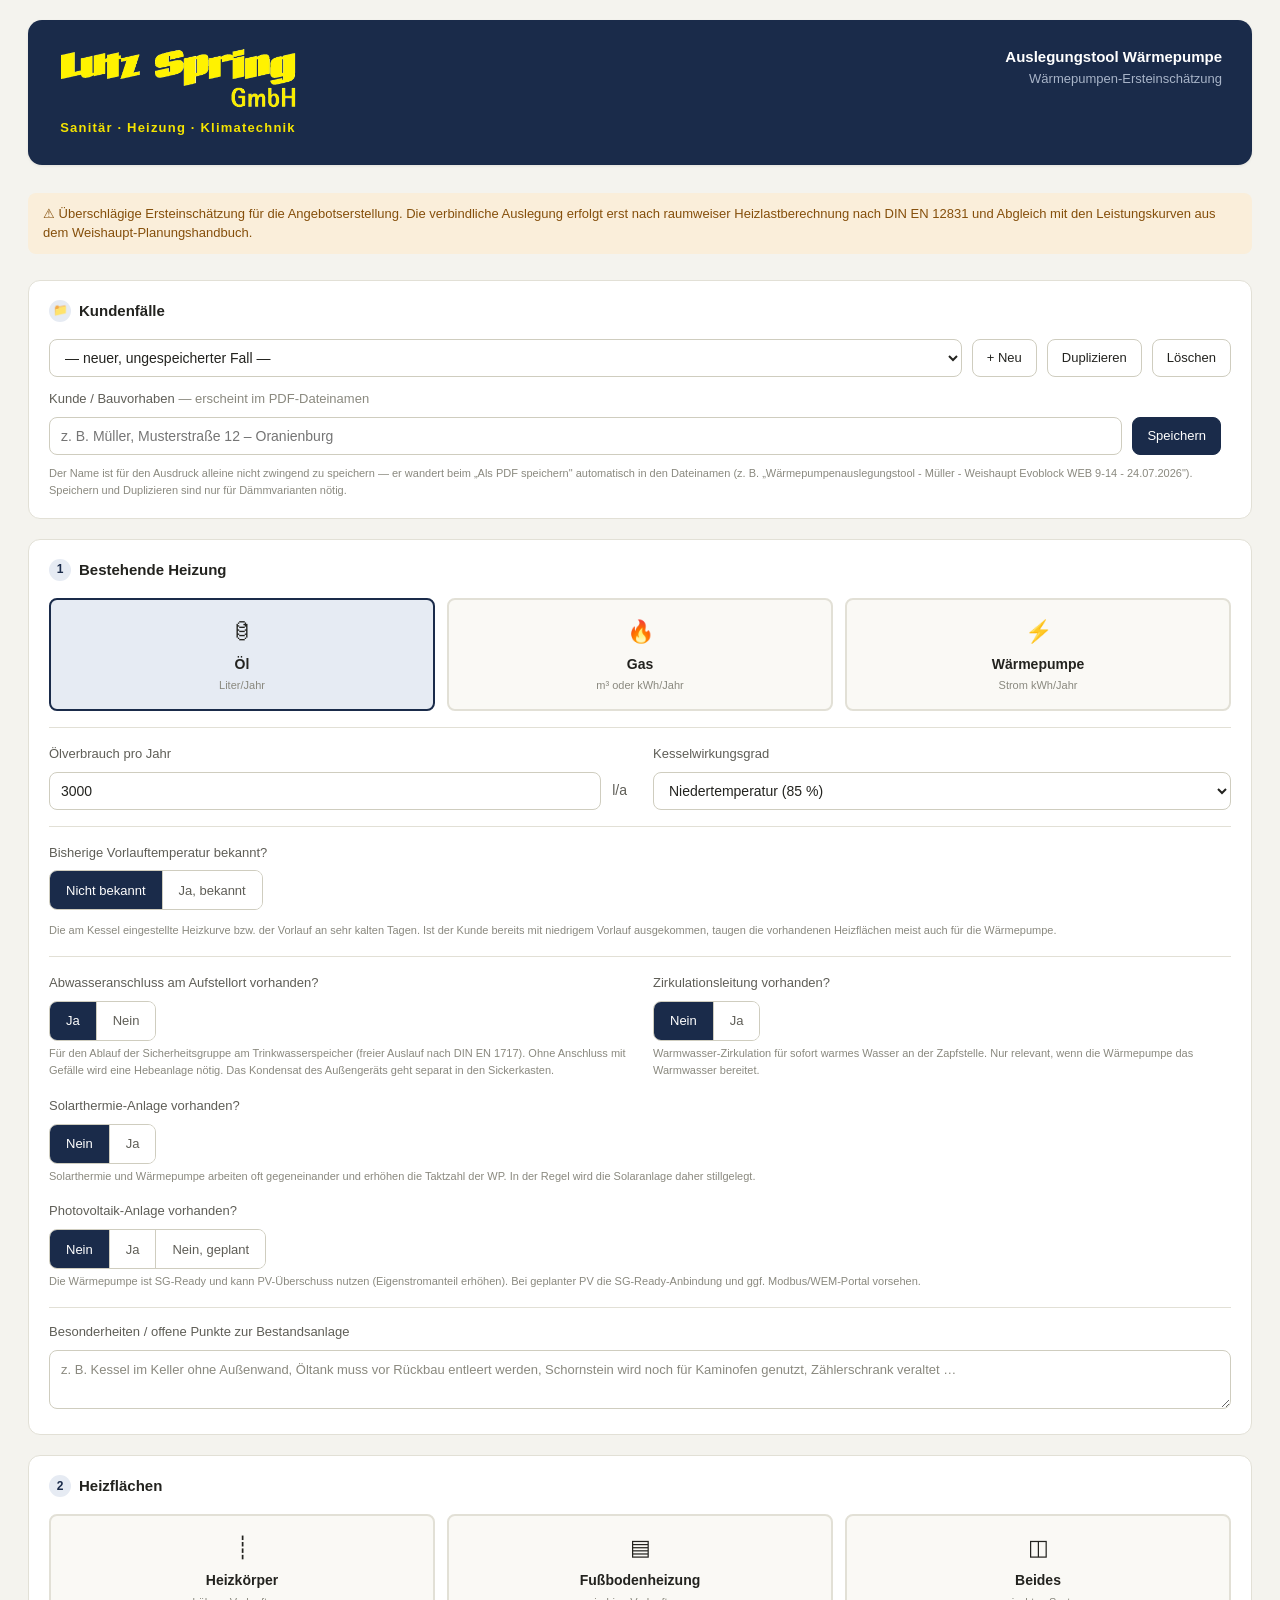
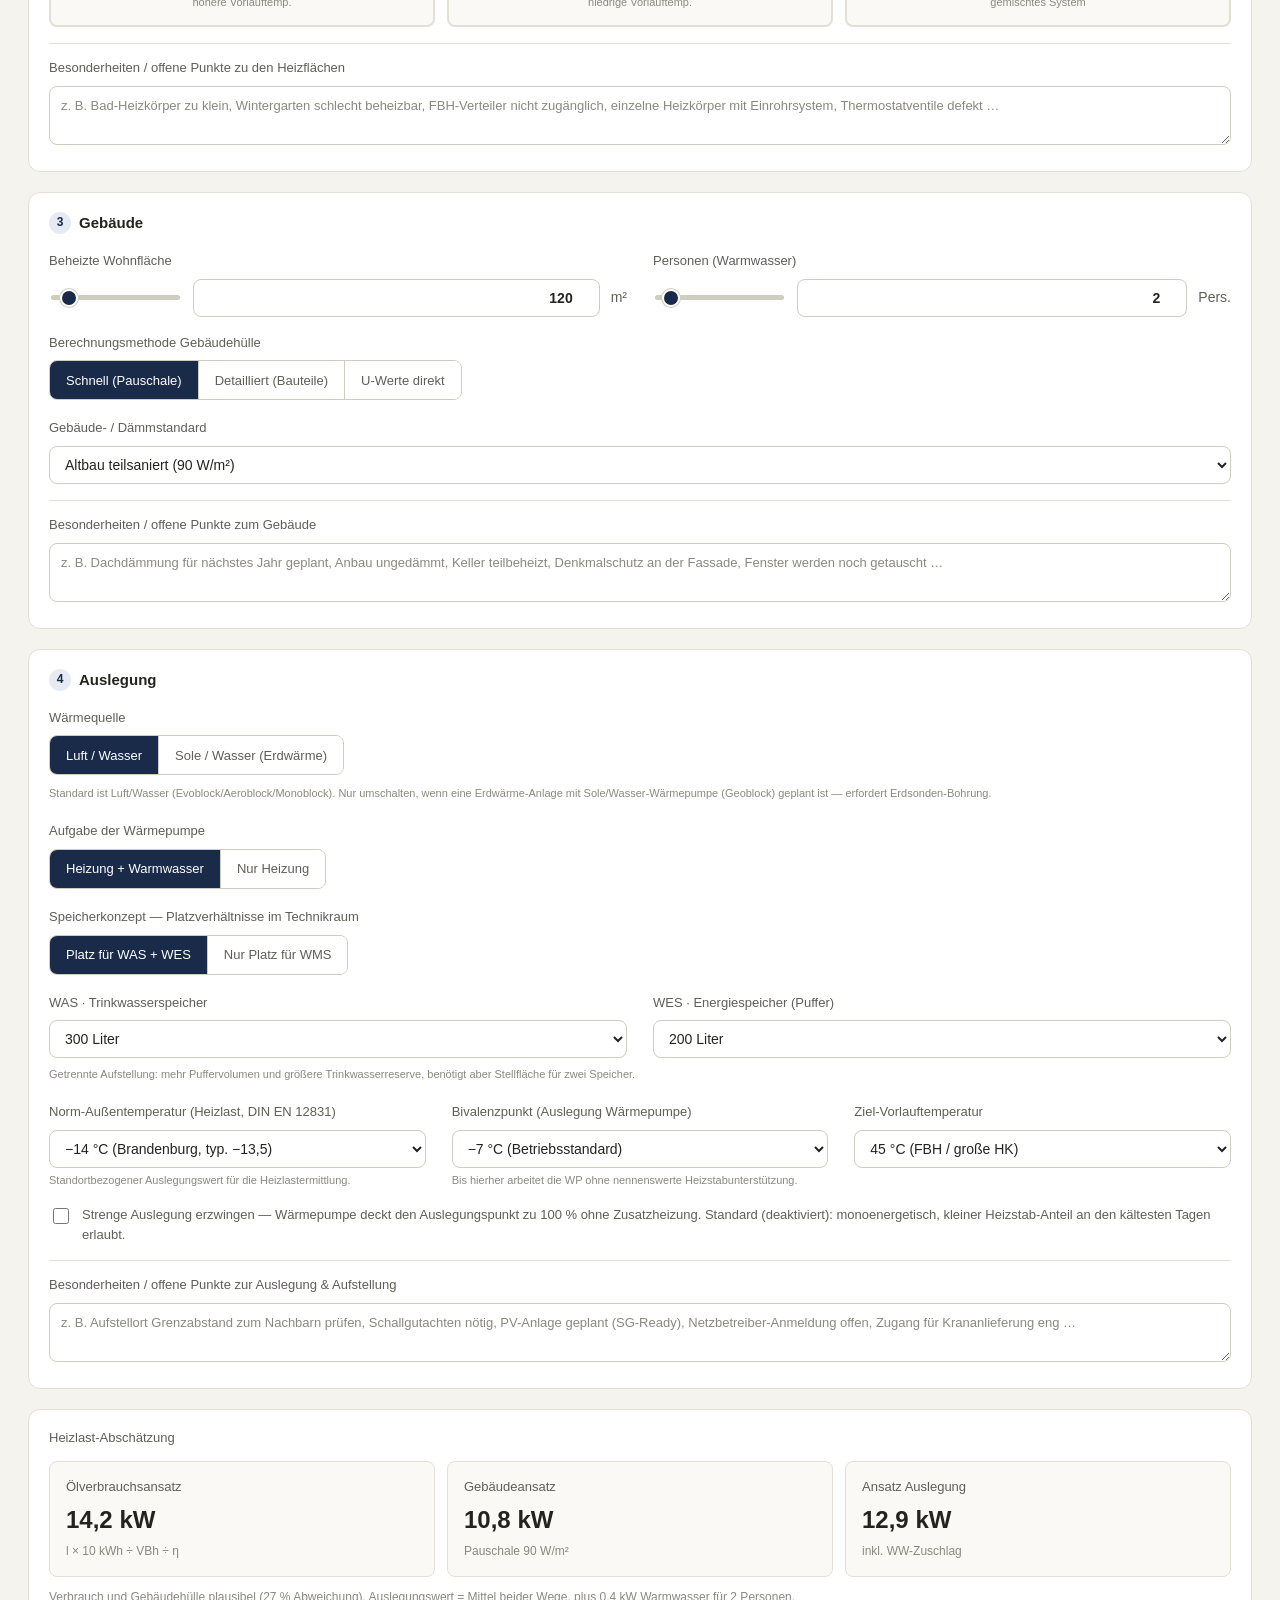
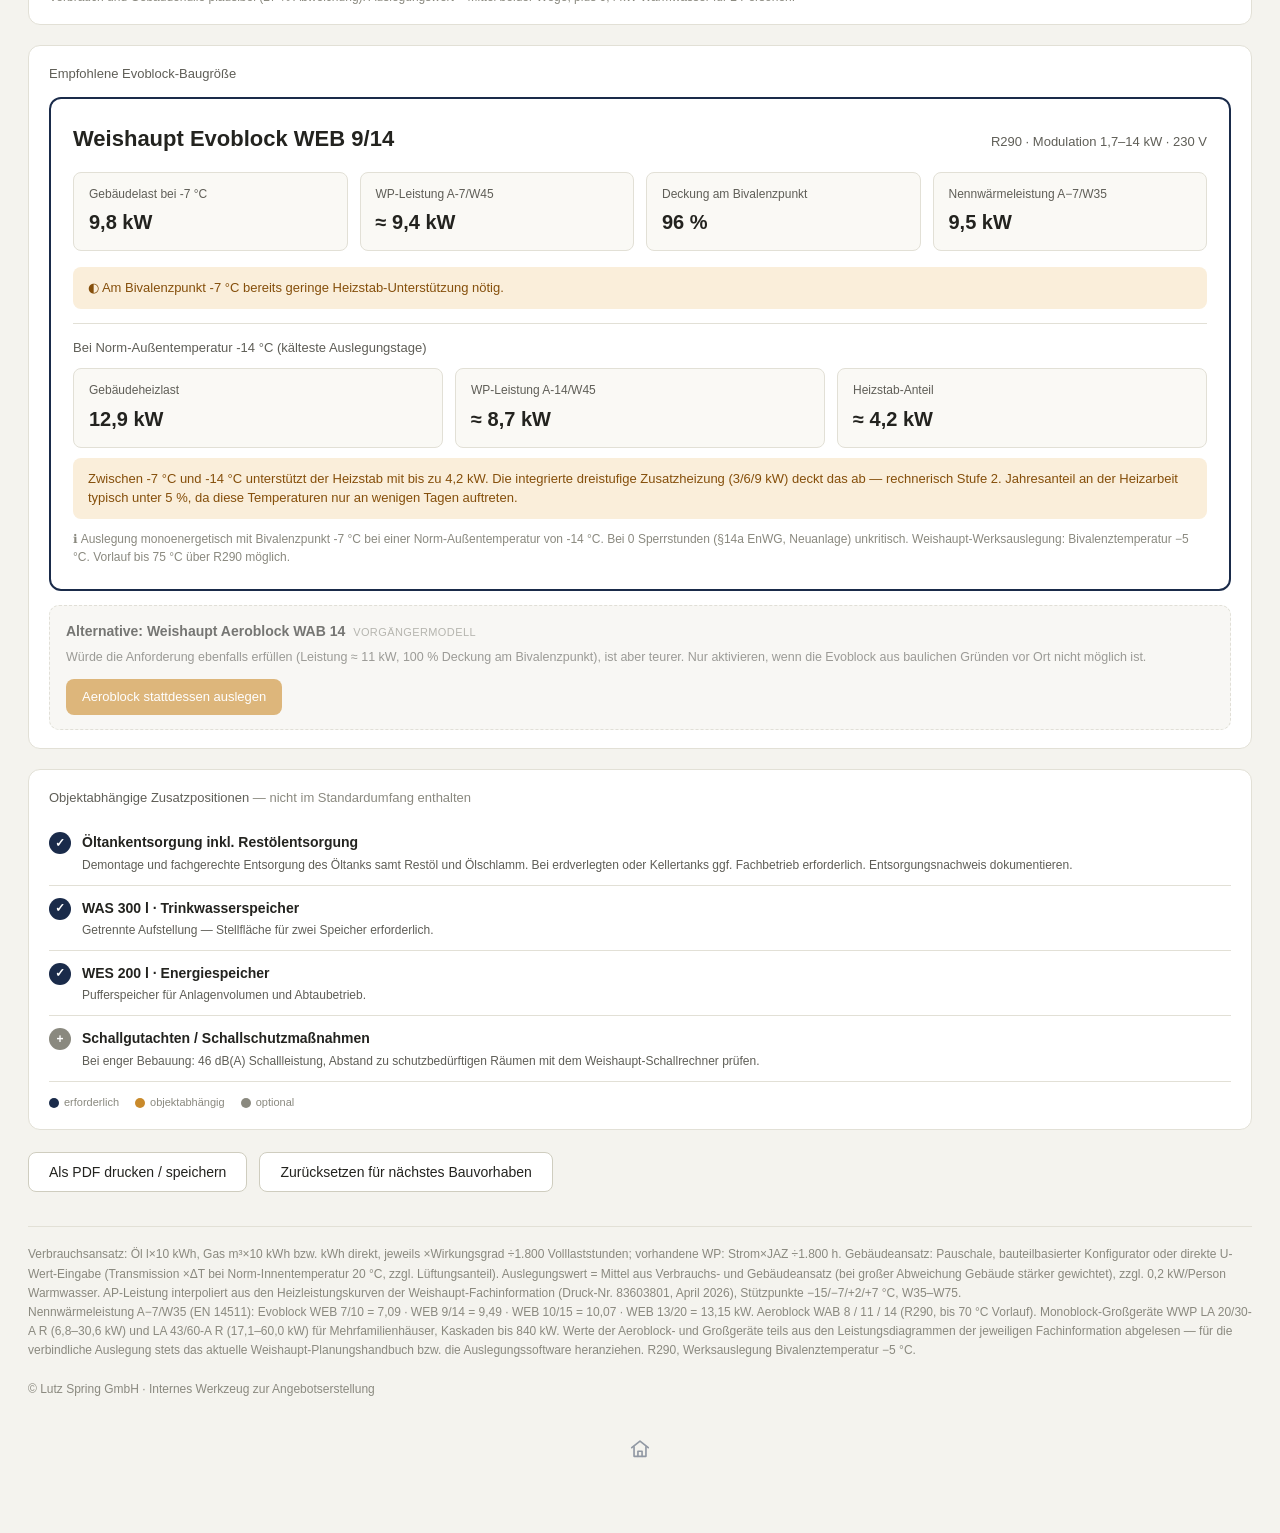
==== auslegung.html @ 66ace302 "Add files via upload" ====
<!DOCTYPE html>
<html lang="de">
<head>
<meta charset="UTF-8">
<meta name="viewport" content="width=device-width, initial-scale=1.0">
<title>Auslegungstool Wärmepumpe · Lutz Spring GmbH</title>
<style>
  :root{
    --bg:#f4f3ee; --card:#ffffff; --surface:#faf9f5;
    --text:#23231f; --text-2:#5f5e57; --text-3:#8a897f;
    --border:#e2e0d6; --border-strong:#cfcdbf;
    --accent:#1a2b4a; --accent-bg:#e6ebf3; --accent-text:#1a2b4a;
    --warn:#854f0b; --warn-bg:#faeeda;
    --danger:#a32d2d; --danger-bg:#fcebeb;
    --success:#3b6d11; --success-bg:#eaf3de;
    --radius:8px;
    --font:-apple-system,BlinkMacSystemFont,"Segoe UI",Roboto,Helvetica,Arial,sans-serif;
  }
  *{box-sizing:border-box;}
  body{
    margin:0; background:var(--bg); color:var(--text);
    font-family:var(--font); font-size:16px; line-height:1.6;
    -webkit-font-smoothing:antialiased;
  }
  .wrap{width:100%; max-width:1400px; margin:0 auto; padding:0 28px 60px;}
  @media (max-width:700px){ .wrap{padding:0 14px 50px;} }
  header{
    display:flex; align-items:flex-start; justify-content:space-between;
    padding:26px 30px; margin:20px 0 28px;
    background:#1a2b4a; border-radius:14px; flex-wrap:wrap; gap:16px;
    box-shadow:0 1px 3px rgba(0,0,0,0.08);
  }
  .brand{display:inline-flex; flex-direction:column; align-items:center; gap:8px;}
  .zurueck{
    display:inline-flex; align-items:center; justify-content:center;
    width:48px; height:48px; flex-shrink:0;
    color:var(--accent); text-decoration:none; line-height:1;
    opacity:.45; transition:opacity .12s;
  }
  .zurueck:hover{opacity:1;}
  .zurueck:active{opacity:.3;}
  .brand img.logo-img{width:240px; height:auto; display:block;}
  .brand-sub{color:#f5e400; font-size:13px; font-weight:600; letter-spacing:1.2px; text-align:center; white-space:nowrap;}
  .tool-title{font-size:13px; color:#a8b4c8; text-align:right; line-height:1.5;}
  .tool-title strong{display:block; color:#fff; font-size:15px; font-weight:600;}
  .hinweis{
    background:var(--warn-bg); border-radius:var(--radius);
    padding:11px 15px; margin-bottom:26px; font-size:13px;
    color:var(--warn); line-height:1.5;
  }
  .block{border:1px solid var(--border); border-radius:12px; padding:18px 20px; margin-bottom:20px; background:var(--card);}
  .block-title{font-size:15px; font-weight:600; margin-bottom:16px; display:flex; align-items:center; gap:8px;}
  .block-title .num{
    width:22px; height:22px; border-radius:50%; background:var(--accent-bg); color:var(--accent);
    display:inline-flex; align-items:center; justify-content:center; font-size:12px; font-weight:700; flex-shrink:0;
  }
  .grid-in{display:grid; grid-template-columns:repeat(auto-fit,minmax(250px,1fr)); gap:18px 26px;}
  label.fld{display:block; font-size:13px; color:var(--text-2); margin-bottom:7px;}
  .row{display:flex; align-items:center; gap:11px;}
  .val{font-size:14px; font-weight:600; min-width:66px; text-align:right;}
  .val-input{
    width:72px; height:34px; padding:0 8px; font-size:14px; font-weight:600;
    font-family:var(--font); color:var(--text); text-align:right;
    background:var(--card); border:1px solid var(--border-strong); border-radius:var(--radius); outline:none;
  }
  .val-input:focus{border-color:var(--accent); box-shadow:0 0 0 3px var(--accent-bg);}
  select, input[type=number]{
    width:100%; height:38px; padding:0 11px; font-size:14px;
    font-family:var(--font); color:var(--text);
    background:var(--card); border:1px solid var(--border-strong);
    border-radius:var(--radius); outline:none;
  }
  select:focus, input[type=number]:focus{border-color:var(--accent); box-shadow:0 0 0 3px var(--accent-bg);}
  input[type=range]{-webkit-appearance:none; appearance:none; height:5px; border-radius:3px; background:var(--border-strong); outline:none;}
  input[type=range]::-webkit-slider-thumb{-webkit-appearance:none; appearance:none; width:18px; height:18px; border-radius:50%; background:var(--accent); cursor:pointer; border:2px solid #fff; box-shadow:0 0 0 1px var(--border-strong);}
  input[type=range]::-moz-range-thumb{width:18px; height:18px; border-radius:50%; background:var(--accent); cursor:pointer; border:2px solid #fff;}
  .unit{font-size:14px; color:var(--text-2); white-space:nowrap;}
  .segment{display:inline-flex; border:1px solid var(--border-strong); border-radius:var(--radius); overflow:hidden;}
  .segment button{
    height:38px; padding:0 16px; font-size:13px; font-family:var(--font);
    background:var(--card); color:var(--text-2); border:none; cursor:pointer; border-right:1px solid var(--border-strong);
  }
  .segment button:last-child{border-right:none;}
  .segment button.active{background:var(--accent); color:#fff; font-weight:500;}
  .heizart-grid{display:grid; grid-template-columns:repeat(3,1fr); gap:12px;}
  .heizart-card, .heizflaeche-card{
    border:2px solid var(--border); border-radius:var(--radius); padding:14px 12px; text-align:center; cursor:pointer;
    background:var(--surface); transition:border-color .1s;
  }
  .heizart-card:hover, .heizflaeche-card:hover{border-color:var(--border-strong);}
  .heizart-card.active, .heizflaeche-card.active{border-color:var(--accent); background:var(--accent-bg);}
  .heizart-icon{font-size:22px; margin-bottom:4px;}
  .heizart-lbl{font-size:14px; font-weight:600;}
  .heizart-sub{font-size:11px; color:var(--text-3); margin-top:2px;}
  .subpanel{margin-top:16px; padding-top:16px; border-top:1px solid var(--border); display:none;}
  .subpanel.show{display:block;}
  .mode-panel{display:none; margin-top:14px;}
  .mode-panel.show{display:block;}
  .section-label{font-size:13px; color:var(--text-2); margin-bottom:12px;}
  .stat-grid{display:grid; grid-template-columns:repeat(auto-fit,minmax(150px,1fr)); gap:12px;}
  .stat{background:var(--surface); border-radius:var(--radius); padding:15px 16px; border:1px solid var(--border);}
  .stat-lbl{font-size:13px; color:var(--text-2); margin-bottom:4px;}
  .stat-val{font-size:24px; font-weight:600;}
  .stat-sub{font-size:12px; color:var(--text-3); margin-top:2px;}
  .plausi{font-size:12px; color:var(--text-3); margin-top:11px; line-height:1.5;}
  .rec-card{border:2px solid var(--accent); border-radius:12px; padding:22px; background:var(--card);}
  .rec-head{display:flex; align-items:baseline; justify-content:space-between; margin-bottom:16px; flex-wrap:wrap; gap:6px;}
  .rec-name{font-size:22px; font-weight:600;}
  .rec-meta{font-size:13px; color:var(--text-2);}
  .rec-stats{display:grid; grid-template-columns:repeat(auto-fit,minmax(130px,1fr)); gap:12px; margin-bottom:16px;}
  .rec-stat{background:var(--surface); border-radius:var(--radius); padding:12px 15px; border:1px solid var(--border);}
  .rec-stat-lbl{font-size:12px; color:var(--text-2);}
  .rec-stat-val{font-size:20px; font-weight:600; margin-top:2px;}
  .badge{border-radius:var(--radius); padding:11px 15px; font-size:13px; line-height:1.5; margin-bottom:11px;}
  .b-success{background:var(--success-bg); color:var(--success);}
  .b-warn{background:var(--warn-bg); color:var(--warn);}
  .b-danger{background:var(--danger-bg); color:var(--danger);}
  .note{font-size:12px; color:var(--text-3); line-height:1.55;}
  .toggle-row{margin-top:16px; display:flex; align-items:flex-start; gap:10px; font-size:13px; color:var(--text-2); line-height:1.5;}
  .toggle-row input{width:16px; height:16px; cursor:pointer; margin-top:3px; flex-shrink:0;}
  footer{margin-top:34px; padding-top:18px; border-top:1px solid var(--border); font-size:12px; color:var(--text-3); line-height:1.6;}
  .print-btn{margin-top:22px; height:40px; padding:0 20px; font-size:14px; font-family:var(--font); color:var(--text); background:var(--card); border:1px solid var(--border-strong); border-radius:var(--radius); cursor:pointer;}
  .print-btn:hover{background:var(--surface);}
  .mini-btn{
    height:38px; padding:0 14px; font-size:13px; font-family:var(--font);
    color:var(--text); background:var(--card); border:1px solid var(--border-strong);
    border-radius:var(--radius); cursor:pointer; white-space:nowrap;
  }
  .mini-btn:hover{background:var(--surface);}
  .mini-btn.accent{background:var(--accent); color:#fff; border-color:var(--accent);}
  .mini-btn.accent:hover{background:#12203a;}
  .uwert-hint{font-size:11px; color:var(--text-3); margin-top:4px;}
  .verteiler-row{display:flex; align-items:center; gap:10px; margin-bottom:10px;}
  .verteiler-row .vt-name{flex:1.4; height:38px; padding:0 11px; font-size:14px; font-family:var(--font); color:var(--text); background:var(--card); border:1px solid var(--border-strong); border-radius:var(--radius); outline:none;}
  .verteiler-row .vt-kreise{flex:0.8; height:38px; padding:0 11px; font-size:14px; font-family:var(--font); color:var(--text); background:var(--card); border:1px solid var(--border-strong); border-radius:var(--radius); outline:none;}
  .verteiler-row .vt-del{width:34px; height:34px; flex-shrink:0; border:1px solid var(--border-strong); border-radius:var(--radius); background:var(--card); color:var(--text-2); font-size:18px; line-height:1; cursor:pointer;}
  .verteiler-row .vt-del:hover{background:var(--bg-danger); color:var(--danger); border-color:var(--danger);}
  .vt-add{height:38px; padding:0 16px; font-size:13px; font-family:var(--font); color:var(--accent); background:var(--accent-bg); border:1px solid var(--accent); border-radius:var(--radius); cursor:pointer; font-weight:500;}
  .vt-add:hover{background:#d5dfec;}
  .pg-box{border:1.5px solid var(--border-strong); border-radius:10px; padding:14px 16px; margin-top:14px;}
  .pg-box.pg1{border-left:4px solid #c98a2b; background:#fdf8f0;}
  .pg-box.pg2{border-left:4px solid var(--accent); background:#f5f8fc;}
  .pg-head{display:flex; align-items:center; gap:8px; font-size:13px; font-weight:700; margin-bottom:12px;}
  .pg-head .pg-num{width:22px; height:22px; border-radius:50%; display:inline-flex; align-items:center; justify-content:center; font-size:12px; color:#fff; flex-shrink:0;}
  .pg-box.pg1 .pg-num{background:#c98a2b;}
  .pg-box.pg2 .pg-num{background:var(--accent);}
  .pg-box.pg1 .pg-head{color:#8a5e1a;}
  .pg-box.pg2 .pg-head{color:var(--accent);}
  .pg-head .pg-sub{font-weight:400; color:var(--text-3); font-size:12px;}
  .komp-item{display:flex; align-items:flex-start; gap:11px; padding:11px 0; border-bottom:1px solid var(--border);}
  .komp-item:last-child{border-bottom:none;}
  .komp-icon{width:22px; height:22px; border-radius:50%; flex-shrink:0; display:inline-flex; align-items:center; justify-content:center; font-size:12px; font-weight:700; color:#fff; margin-top:1px;}
  .komp-icon.pflicht{background:var(--accent);}
  .komp-icon.bedingt{background:#c98a2b;}
  .komp-icon.option{background:var(--text-3);}
  .komp-txt{flex:1;}
  .komp-name{font-size:14px; font-weight:600;}
  .komp-desc{font-size:12px; color:var(--text-2); margin-top:2px; line-height:1.5;}
  .komp-legende{font-size:11px; color:var(--text-3); margin-top:12px; display:flex; gap:16px; flex-wrap:wrap;}
  .komp-legende span{display:inline-flex; align-items:center; gap:5px;}
  .komp-legende i{width:10px; height:10px; border-radius:50%; display:inline-block;}
  .alt-card{margin-top:14px; padding:14px 16px; border:1px dashed var(--border-strong); border-radius:10px; background:#f4f3ee; opacity:.62; transition:opacity .15s;}
  .alt-card:hover{opacity:.85;}
  .alt-card.aktiv{opacity:1; border-style:solid; border-color:#c98a2b; background:#fdf8f0;}
  .alt-head{font-size:14px; font-weight:700; color:var(--text); margin-bottom:6px;}
  .alt-head .alt-sub{font-size:11px; font-weight:400; color:var(--text-3); text-transform:uppercase; letter-spacing:.4px; margin-left:4px;}
  .alt-badge{display:inline-block; background:#c98a2b; color:#fff; font-size:11px; font-weight:600; padding:2px 8px; border-radius:20px; margin-right:6px; text-transform:none; letter-spacing:0;}
  .alt-desc{font-size:12.5px; color:var(--text-2); line-height:1.55; margin-bottom:11px;}
  .alt-btn{height:36px; padding:0 16px; font-size:13px; font-family:var(--font); font-weight:500; color:#fff; background:#c98a2b; border:none; border-radius:var(--radius); cursor:pointer;}
  .alt-btn:hover{background:#b5771f;}
  .bes-wrap{border-top:1px solid var(--border); margin-top:16px; padding-top:14px;}
  .bes-wrap textarea{
    width:100%; min-height:58px; padding:9px 11px; font-size:13px; font-family:var(--font);
    color:var(--text); background:var(--card); border:1px solid var(--border-strong);
    border-radius:var(--radius); outline:none; resize:vertical; line-height:1.5;
  }
  .bes-wrap textarea:focus{border-color:var(--accent); box-shadow:0 0 0 3px var(--accent-bg);}
  .bes-wrap textarea::placeholder{color:var(--text-3);}
  #print-summary{display:none;}
  @media print{
    body{background:#fff;}
    .print-btn{display:none;}
    .zurueck{display:none;}
    .heizart-card, .heizflaeche-card{cursor:default;}
    header{-webkit-print-color-adjust:exact; print-color-adjust:exact;}
    .mini-btn{display:none;}
    #kunde-select,#kunde-name{border:none;}
    /* Bedien-Blöcke und Live-Ergebnisse im Druck ausblenden */
    .block, footer{display:none;}
    .hinweis{display:none;}
    /* Zusammenfassung anzeigen */
    #print-summary{display:block; -webkit-print-color-adjust:exact; print-color-adjust:exact;}
    header{margin-top:0;}
    .wrap{max-width:100%; padding:0;}
    @page{margin:14mm;}
  }
  #print-summary .ps-title{font-size:17px; font-weight:700; color:var(--text); margin:4px 0 2px;}
  #print-summary .ps-meta{font-size:12px; color:var(--text-2); margin-bottom:14px;}
  #print-summary .ps-cols{display:flex; gap:24px;}
  #print-summary .ps-col{flex:1;}
  #print-summary .ps-h{font-size:12px; font-weight:700; color:var(--accent); text-transform:uppercase; letter-spacing:.4px; margin-bottom:6px; border-bottom:1.5px solid var(--accent); padding-bottom:3px;}
  #print-summary .ps-table{width:100%; border-collapse:collapse; font-size:12.5px; margin-bottom:4px;}
  #print-summary .ps-table td{padding:3px 0; vertical-align:top;}
  #print-summary .ps-table td:first-child{color:var(--text-2); width:52%; padding-right:8px;}
  #print-summary .ps-table td:last-child{color:var(--text); font-weight:500; text-align:right;}
  #print-summary .ps-result{margin-top:14px; padding:14px 16px; border:2px solid var(--accent); border-radius:10px; background:#f6f9fd;}
  #print-summary .ps-result .ps-r-name{font-size:18px; font-weight:700; color:var(--text);}
  #print-summary .ps-result .ps-r-sub{font-size:12px; color:var(--text-2); margin-bottom:8px;}
  #print-summary .ps-result table{width:100%; border-collapse:collapse; font-size:12.5px;}
  #print-summary .ps-result td{padding:3px 0;}
  #print-summary .ps-result td:first-child{color:var(--text-2);}
  #print-summary .ps-result td:last-child{text-align:right; font-weight:600;}
  #print-summary .ps-note{font-size:11.5px; color:var(--text-2); margin-top:10px; line-height:1.5;}
  #print-summary .ps-disclaimer{font-size:10.5px; color:var(--text-3); margin-top:16px; padding-top:8px; border-top:1px solid var(--border); line-height:1.5;}
  #print-summary .psk-item{font-size:11.5px; line-height:1.5; padding:3px 0; display:flex; gap:7px;}
  #print-summary .psk-mark{font-weight:700; flex-shrink:0; width:12px;}
  #print-summary .psk-name{font-weight:600;}
  #print-summary .psk-desc{color:var(--text-2);}
  #print-summary .psk-legende{font-size:10.5px; color:var(--text-3); margin-top:6px;}
  #print-summary .psb-item{font-size:11.5px; line-height:1.5; margin-bottom:7px;}
  #print-summary .psb-label{font-weight:600; color:var(--text);}
  #print-summary .psb-text{color:var(--text-2); white-space:pre-wrap;}
</style>
</head>
<body>
<div class="wrap">

  <header>
    <div class="brand">
      <img class="logo-img" src="[data-uri]" alt="Lutz Spring GmbH">
      <div class="brand-sub">Sanitär · Heizung · Klimatechnik</div>
    </div>
    <div class="tool-title">
      <strong>Auslegungstool Wärmepumpe</strong>
      Wärmepumpen-Ersteinschätzung
    </div>
  </header>

  <div class="hinweis">
    &#9888; Überschlägige Ersteinschätzung für die Angebotserstellung. Die verbindliche Auslegung erfolgt erst nach raumweiser Heizlastberechnung nach DIN EN 12831 und Abgleich mit den Leistungskurven aus dem Weishaupt-Planungshandbuch.
  </div>

  <!-- BLOCK 0: Kundenliste -->
  <div class="block">
    <div class="block-title"><span class="num">&#128193;</span> Kundenfälle</div>
    <div style="display:flex; align-items:center; gap:10px; flex-wrap:wrap; margin-bottom:12px;">
      <select id="kunde-select" style="flex:1; min-width:180px;">
        <option value="">— neuer, ungespeicherter Fall —</option>
      </select>
      <button class="mini-btn" id="kunde-neu" title="Neuen leeren Fall beginnen">+ Neu</button>
      <button class="mini-btn" id="kunde-dupl" title="Aktuellen Fall als Kopie speichern (z. B. für Dämmvariante)">Duplizieren</button>
      <button class="mini-btn" id="kunde-del" title="Ausgewählten Fall löschen">Löschen</button>
    </div>
    <label class="fld">Kunde / Bauvorhaben <span style="color:var(--text-3); font-weight:400;">— erscheint im PDF-Dateinamen</span></label>
    <div style="display:flex; align-items:center; gap:10px; flex-wrap:wrap;">
      <input type="text" id="kunde-name" placeholder="z. B. Müller, Musterstraße 12 – Oranienburg" style="flex:1; min-width:200px; height:38px; padding:0 11px; font-size:14px; font-family:var(--font); color:var(--text); background:var(--card); border:1px solid var(--border-strong); border-radius:var(--radius); outline:none;">
      <button class="mini-btn accent" id="kunde-save">Speichern</button>
      <span id="save-status" style="font-size:12px; color:var(--text-3);"></span>
    </div>
    <div class="uwert-hint" style="margin-top:10px;">Der Name ist für den Ausdruck alleine nicht zwingend zu speichern — er wandert beim „Als PDF speichern" automatisch in den Dateinamen (z. B. „Wärmepumpenauslegungstool - Müller - Weishaupt Evoblock WEB 9-14 - 24.07.2026"). Speichern und Duplizieren sind nur für Dämmvarianten nötig.</div>
  </div>

  <!-- BLOCK 1: Bestandsanlage / Heizart -->
  <div class="block">
    <div class="block-title"><span class="num">1</span> Bestehende Heizung</div>
    <div class="heizart-grid">
      <div class="heizart-card" data-heizart="oel">
        <div class="heizart-icon">&#128738;</div>
        <div class="heizart-lbl">Öl</div>
        <div class="heizart-sub">Liter/Jahr</div>
      </div>
      <div class="heizart-card" data-heizart="gas">
        <div class="heizart-icon">&#128293;</div>
        <div class="heizart-lbl">Gas</div>
        <div class="heizart-sub">m³ oder kWh/Jahr</div>
      </div>
      <div class="heizart-card" data-heizart="wp">
        <div class="heizart-icon">&#9889;</div>
        <div class="heizart-lbl">Wärmepumpe</div>
        <div class="heizart-sub">Strom kWh/Jahr</div>
      </div>
    </div>

    <!-- Öl -->
    <div class="subpanel" id="panel-oel">
      <div class="grid-in">
        <div>
          <label class="fld">Ölverbrauch pro Jahr</label>
          <div class="row"><input type="number" id="oel-verbrauch" value="3000" min="0" max="12000" step="100" style="flex:1;"><span class="unit">l/a</span></div>
        </div>
        <div>
          <label class="fld">Kesselwirkungsgrad</label>
          <select id="oel-eta">
            <option value="0.80">Alter Standardkessel (80 %)</option>
            <option value="0.85" selected>Niedertemperatur (85 %)</option>
            <option value="0.90">Brennwert (90 %)</option>
          </select>
        </div>
      </div>
    </div>

    <!-- Gas -->
    <div class="subpanel" id="panel-gas">
      <div class="grid-in">
        <div>
          <label class="fld">Gasverbrauch pro Jahr</label>
          <div class="row"><input type="number" id="gas-verbrauch" value="3000" min="0" max="60000" step="100" style="flex:1;"><span class="unit" id="gas-unit">m³/a</span></div>
        </div>
        <div>
          <label class="fld">Abrechnungseinheit</label>
          <div class="segment" id="gas-einheit">
            <button type="button" data-einheit="m3" class="active">m³</button>
            <button type="button" data-einheit="kwh">kWh</button>
          </div>
          <div class="uwert-hint" id="gas-brennwert-hint">Brennwert ~10 kWh/m³ (Erdgas H). Bei m³-Abrechnung automatisch umgerechnet.</div>
        </div>
        <div>
          <label class="fld">Kesselwirkungsgrad</label>
          <select id="gas-eta">
            <option value="0.85">Alter Heizwertkessel (85 %)</option>
            <option value="0.90" selected>Niedertemperatur (90 %)</option>
            <option value="0.96">Brennwert (96 %)</option>
          </select>
        </div>
      </div>
    </div>

    <!-- WP -->
    <div class="subpanel" id="panel-wp">
      <div class="grid-in">
        <div>
          <label class="fld">Stromverbrauch Wärmepumpe/Jahr</label>
          <div class="row"><input type="number" id="wp-strom" value="4500" min="0" max="20000" step="100" style="flex:1;"><span class="unit">kWh/a</span></div>
          <div class="uwert-hint">Nur WP-Strom, ohne Haushaltsstrom. Falls Zwischenzähler vorhanden.</div>
        </div>
        <div>
          <label class="fld">Jahresarbeitszahl (JAZ)</label>
          <div class="row"><input type="number" id="wp-jaz" value="3.5" min="1.5" max="6" step="0.1" style="flex:1;"><span class="unit">–</span></div>
          <div class="uwert-hint">Aus Zählerablesung ermittelt oder geschätzt (Luft/Wasser typ. 3,0–4,0).</div>
        </div>
      </div>
    </div>

    <!-- Bisherige Vorlauftemperatur -->
    <div style="border-top:1px solid var(--border); margin-top:16px; padding-top:16px;">
      <label class="fld">Bisherige Vorlauftemperatur bekannt?</label>
      <div class="segment" id="alt-vl-bekannt" style="margin-bottom:4px;">
        <button type="button" data-altvl="nein" class="active">Nicht bekannt</button>
        <button type="button" data-altvl="ja">Ja, bekannt</button>
      </div>

      <div class="mode-panel" id="alt-vl-panel">
        <div class="grid-in" style="margin-top:14px;">
          <div>
            <label class="fld">Vorlauf der Altanlage am kältesten Tag</label>
            <div class="row">
              <input type="number" id="alt-vl-wert" value="60" min="30" max="90" step="1" style="flex:1;">
              <span class="unit">°C</span>
            </div>
          </div>
          <div>
            <label class="fld">Wurde es damit ausreichend warm?</label>
            <select id="alt-vl-komfort">
              <option value="ja" selected>Ja, Räume wurden warm</option>
              <option value="knapp">Knapp / einzelne Räume kühl</option>
              <option value="nein">Nein, es war zu kalt</option>
            </select>
          </div>
        </div>
        <div id="alt-vl-bewertung" style="margin-top:12px;"></div>
      </div>

      <div class="uwert-hint" id="alt-vl-hint" style="margin-top:8px;">Die am Kessel eingestellte Heizkurve bzw. der Vorlauf an sehr kalten Tagen. Ist der Kunde bereits mit niedrigem Vorlauf ausgekommen, taugen die vorhandenen Heizflächen meist auch für die Wärmepumpe.</div>
    </div>

    <!-- Bauliche Gegebenheiten -->
    <div style="border-top:1px solid var(--border); margin-top:16px; padding-top:16px;">
      <div class="grid-in">
        <div>
          <label class="fld">Abwasseranschluss am Aufstellort vorhanden?</label>
          <div class="segment" id="abwasser">
            <button type="button" data-abw="ja" class="active">Ja</button>
            <button type="button" data-abw="nein">Nein</button>
          </div>
          <div class="uwert-hint">Für den Ablauf der Sicherheitsgruppe am Trinkwasserspeicher (freier Auslauf nach DIN EN 1717). Ohne Anschluss mit Gefälle wird eine Hebeanlage nötig. Das Kondensat des Außengeräts geht separat in den Sickerkasten.</div>
        </div>
        <div>
          <label class="fld">Zirkulationsleitung vorhanden?</label>
          <div class="segment" id="zirkulation">
            <button type="button" data-zirk="nein" class="active">Nein</button>
            <button type="button" data-zirk="ja">Ja</button>
          </div>
          <div class="uwert-hint">Warmwasser-Zirkulation für sofort warmes Wasser an der Zapfstelle. Nur relevant, wenn die Wärmepumpe das Warmwasser bereitet.</div>
        </div>
      </div>

      <div class="grid-in" style="margin-top:16px;">
        <div>
          <label class="fld">Solarthermie-Anlage vorhanden?</label>
          <div class="segment" id="solar">
            <button type="button" data-solar="nein" class="active">Nein</button>
            <button type="button" data-solar="ja">Ja</button>
          </div>
          <div class="uwert-hint">Solarthermie und Wärmepumpe arbeiten oft gegeneinander und erhöhen die Taktzahl der WP. In der Regel wird die Solaranlage daher stillgelegt.</div>
        </div>
        <div id="solar-demontage-wrap" style="display:none;">
          <label class="fld">Solarthermie demontieren?</label>
          <div class="segment" id="solar-demontage">
            <button type="button" data-solardem="ja" class="active">Ja, demontieren</button>
            <button type="button" data-solardem="nein">Nein, bleibt</button>
          </div>
          <div class="uwert-hint">Bei Demontage wird die Solarflüssigkeit in einem Kanister aufgefangen (verbleibt beim Kunden).</div>
        </div>
      </div>

      <div class="grid-in" style="margin-top:16px;">
        <div>
          <label class="fld">Photovoltaik-Anlage vorhanden?</label>
          <div class="segment" id="pv">
            <button type="button" data-pv="nein" class="active">Nein</button>
            <button type="button" data-pv="ja">Ja</button>
            <button type="button" data-pv="geplant">Nein, geplant</button>
          </div>
          <div class="uwert-hint" id="pv-hint">Die Wärmepumpe ist SG-Ready und kann PV-Überschuss nutzen (Eigenstromanteil erhöhen). Bei geplanter PV die SG-Ready-Anbindung und ggf. Modbus/WEM-Portal vorsehen.</div>
        </div>
      </div>
    </div>

    <div class="bes-wrap">
      <label class="fld">Besonderheiten / offene Punkte zur Bestandsanlage</label>
      <textarea id="bes-bestand" placeholder="z. B. Kessel im Keller ohne Außenwand, Öltank muss vor Rückbau entleert werden, Schornstein wird noch für Kaminofen genutzt, Zählerschrank veraltet …"></textarea>
    </div>
  </div>

  <!-- BLOCK 2: Heizflächen -->
  <div class="block">
    <div class="block-title"><span class="num">2</span> Heizflächen</div>
    <div class="heizart-grid">
      <div class="heizflaeche-card" data-hf="hk">
        <div class="heizart-icon">&#9482;</div>
        <div class="heizart-lbl">Heizkörper</div>
        <div class="heizart-sub">höhere Vorlauftemp.</div>
      </div>
      <div class="heizflaeche-card" data-hf="fbh">
        <div class="heizart-icon">&#9636;</div>
        <div class="heizart-lbl">Fußbodenheizung</div>
        <div class="heizart-sub">niedrige Vorlauftemp.</div>
      </div>
      <div class="heizflaeche-card" data-hf="beides">
        <div class="heizart-icon">&#9707;</div>
        <div class="heizart-lbl">Beides</div>
        <div class="heizart-sub">gemischtes System</div>
      </div>
    </div>

    <!-- Heizkörper-Anzahl -->
    <div class="subpanel" id="panel-hk">
      <div class="grid-in">
        <div>
          <label class="fld">Anzahl Heizkörper</label>
          <div class="row"><input type="number" id="hf-hk-anzahl" value="8" min="0" max="60" step="1" style="flex:1;"><span class="unit">Stück</span></div>
        </div>
      </div>
    </div>

    <!-- FBH-Kreise -->
    <div class="subpanel" id="panel-fbh">
      <label class="fld">Heizkreisverteiler (je Etage / Bereich ein Verteiler)</label>
      <div id="fbh-verteiler-liste"></div>
      <button type="button" class="vt-add" id="fbh-verteiler-add">+ Verteiler hinzufügen</button>
      <div class="uwert-hint" style="margin-top:10px;">Bei mehreren Etagen hat üblicherweise jede Etage einen eigenen Heizkreisverteiler. Über „+ Verteiler hinzufügen" weitere Verteiler mit ihrer jeweiligen Kreiszahl ergänzen.</div>
    </div>

    <!-- Beides -->
    <div class="subpanel" id="panel-beides">

      <div class="pg-box pg1">
        <div class="pg-head"><span class="pg-num">1</span> Pumpengruppe 1 · Heizkörper <span class="pg-sub">— ungemischter Kreis</span></div>
        <div class="grid-in">
          <div>
            <label class="fld">Anzahl Heizkörper</label>
            <div class="row"><input type="number" id="hf-beides-hk" value="4" min="0" max="60" step="1" style="flex:1;"><span class="unit">Stück</span></div>
          </div>
          <div>
            <label class="fld">Vorlauftemperatur</label>
            <select id="hf-beides-vlhk">
              <option value="45">45 °C</option>
              <option value="50" selected>50 °C</option>
              <option value="55">55 °C</option>
              <option value="60">60 °C</option>
            </select>
          </div>
        </div>
      </div>

      <div class="pg-box pg2">
        <div class="pg-head"><span class="pg-num">2</span> Pumpengruppe 2 · Fußbodenheizung <span class="pg-sub">— gemischter Kreis (3-Wege-Mischer)</span></div>
        <div class="grid-in" style="margin-bottom:12px;">
          <div>
            <label class="fld">Vorlauftemperatur</label>
            <select id="hf-beides-vlfbh">
              <option value="30">30 °C</option>
              <option value="35">35 °C</option>
              <option value="40" selected>40 °C</option>
              <option value="45">45 °C</option>
            </select>
          </div>
        </div>
        <label class="fld">Heizkreisverteiler (je Etage / Bereich ein Verteiler)</label>
        <div id="beides-verteiler-liste"></div>
        <button type="button" class="vt-add" id="beides-verteiler-add">+ Verteiler hinzufügen</button>
      </div>

      <div class="uwert-hint" style="margin-top:12px;">Die Wärmepumpe wird auf den höheren Vorlauf (Pumpengruppe 1, Heizkörper) ausgelegt — dieser Wert wird oben als Ziel-Vorlauftemperatur übernommen. Für maximale Effizienz die Heizkörper möglichst groß für niedrige Vorlauftemperaturen auslegen. Bei mehreren Etagen je Etage einen FBH-Verteiler ergänzen.</div>
    </div>

    <div class="bes-wrap">
      <label class="fld">Besonderheiten / offene Punkte zu den Heizflächen</label>
      <textarea id="bes-heizflaechen" placeholder="z. B. Bad-Heizkörper zu klein, Wintergarten schlecht beheizbar, FBH-Verteiler nicht zugänglich, einzelne Heizkörper mit Einrohrsystem, Thermostatventile defekt …"></textarea>
    </div>
  </div>

  <!-- BLOCK 3: Gebäude -->
  <div class="block">
    <div class="block-title"><span class="num">3</span> Gebäude</div>
    <div class="grid-in" style="margin-bottom:16px;">
      <div>
        <label class="fld">Beheizte Wohnfläche</label>
        <div class="row"><input type="range" id="flaeche" min="60" max="800" value="120" step="5" style="flex:1;"><input type="number" id="flaeche-num" value="120" min="20" step="5" class="val-input"><span class="unit">m²</span></div>
      </div>
      <div id="personen-wrap">
        <label class="fld">Personen (Warmwasser)</label>
        <div class="row"><input type="range" id="personen" min="1" max="16" value="2" step="1" style="flex:1;"><input type="number" id="personen-num" value="2" min="1" step="1" class="val-input"><span class="unit">Pers.</span></div>
      </div>
    </div>

    <label class="fld">Berechnungsmethode Gebäudehülle</label>
    <div class="segment" id="geb-mode" style="margin-bottom:4px;">
      <button type="button" data-mode="schnell" class="active">Schnell (Pauschale)</button>
      <button type="button" data-mode="detail">Detailliert (Bauteile)</button>
      <button type="button" data-mode="uwert">U-Werte direkt</button>
    </div>

    <!-- Modus schnell -->
    <div class="mode-panel show" id="mode-schnell">
      <div style="margin-top:14px;">
        <label class="fld">Gebäude- / Dämmstandard</label>
        <select id="pauschale">
          <option value="30">Neubau GEG / KfW-Effizienzhaus (30 W/m²)</option>
          <option value="50">Neubau ~2010+ / Sanierung gut (50 W/m²)</option>
          <option value="70">Teilsaniert / 90er Jahre (70 W/m²)</option>
          <option value="90" selected>Altbau teilsaniert (90 W/m²)</option>
          <option value="110">Altbau ungedämmt (110 W/m²)</option>
          <option value="140">Altbau unsaniert, einfachverglast (140 W/m²)</option>
        </select>
      </div>
    </div>

    <!-- Modus detail -->
    <div class="mode-panel" id="mode-detail">
      <div class="grid-in" style="margin-top:14px;">
        <div>
          <label class="fld">Baujahr / Gebäudealter</label>
          <select id="d-baujahr">
            <option value="70">vor 1977 (unsaniert)</option>
            <option value="55" selected>1977–1994</option>
            <option value="45">1995–2001</option>
            <option value="38">2002–2008</option>
            <option value="28">2009–2015</option>
            <option value="22">ab 2016 (EnEV/GEG)</option>
          </select>
        </div>
        <div>
          <label class="fld">Fensterverglasung</label>
          <select id="d-fenster">
            <option value="22">Einfachverglasung</option>
            <option value="12" selected>2-fach, älter (vor ~2000)</option>
            <option value="5">2-fach, modern (Wärmeschutz)</option>
            <option value="-2">3-fach-Verglasung</option>
          </select>
        </div>
        <div>
          <label class="fld">Wandaufbau (Werkstoff)</label>
          <select id="d-wand-mat">
            <option value="massiv">Massiv (Ziegel/Kalksandstein/Beton)</option>
            <option value="leicht" selected>Leichtbaustein (Poroton/Holzstein/Bims)</option>
            <option value="holz">Holzständer / Fachwerk</option>
          </select>
        </div>
        <div>
          <label class="fld">Wanddicke</label>
          <select id="d-wand-dicke">
            <option value="dünn">bis 24 cm</option>
            <option value="mittel" selected>24–36 cm</option>
            <option value="dick">über 36 cm</option>
          </select>
        </div>
        <div>
          <label class="fld">Wanddämmung</label>
          <select id="d-wand-daemm">
            <option value="ohne" selected>keine Dämmung</option>
            <option value="teil">Teildämmung / Kerndämmung</option>
            <option value="wdvs">WDVS / Volldämmung</option>
          </select>
        </div>
        <div>
          <label class="fld">Dachdämmung / oberste Geschossdecke</label>
          <select id="d-dach">
            <option value="16">ungedämmt</option>
            <option value="6" selected>teilgedämmt / vor 2000</option>
            <option value="-3">gut gedämmt (aktueller Standard)</option>
          </select>
        </div>
      </div>
      <div class="uwert-hint" id="detail-ergebnis" style="margin-top:12px;"></div>
    </div>

    <!-- Modus uwert -->
    <div class="mode-panel" id="mode-uwert">
      <div class="uwert-hint" style="margin-top:14px; margin-bottom:12px;">Aus Energieausweis oder Bauteilberechnung. Flächen der Bauteile eintragen, U-Werte in W/(m²·K). Norm-Innentemperatur 20 °C.</div>
      <div class="grid-in">
        <div>
          <label class="fld">Außenwand · Fläche</label>
          <div class="row"><input type="number" id="u-wand-a" value="140" min="0" step="5" style="flex:1;"><span class="unit">m²</span></div>
        </div>
        <div>
          <label class="fld">Außenwand · U-Wert</label>
          <div class="row"><input type="number" id="u-wand-u" value="0.8" min="0.1" max="2.5" step="0.05" style="flex:1;"><span class="unit">W/m²K</span></div>
        </div>
        <div>
          <label class="fld">Dach/Decke · Fläche</label>
          <div class="row"><input type="number" id="u-dach-a" value="90" min="0" step="5" style="flex:1;"><span class="unit">m²</span></div>
        </div>
        <div>
          <label class="fld">Dach/Decke · U-Wert</label>
          <div class="row"><input type="number" id="u-dach-u" value="0.4" min="0.1" max="2.5" step="0.05" style="flex:1;"><span class="unit">W/m²K</span></div>
        </div>
        <div>
          <label class="fld">Fenster · Fläche</label>
          <div class="row"><input type="number" id="u-fen-a" value="25" min="0" step="1" style="flex:1;"><span class="unit">m²</span></div>
        </div>
        <div>
          <label class="fld">Fenster · U-Wert</label>
          <div class="row"><input type="number" id="u-fen-u" value="1.3" min="0.6" max="5" step="0.1" style="flex:1;"><span class="unit">W/m²K</span></div>
        </div>
        <div>
          <label class="fld">Boden/Keller · Fläche</label>
          <div class="row"><input type="number" id="u-bod-a" value="90" min="0" step="5" style="flex:1;"><span class="unit">m²</span></div>
        </div>
        <div>
          <label class="fld">Boden/Keller · U-Wert</label>
          <div class="row"><input type="number" id="u-bod-u" value="0.6" min="0.1" max="2.5" step="0.05" style="flex:1;"><span class="unit">W/m²K</span></div>
        </div>
      </div>
      <div class="uwert-hint" id="uwert-ergebnis" style="margin-top:12px;"></div>
    </div>

    <div class="bes-wrap">
      <label class="fld">Besonderheiten / offene Punkte zum Gebäude</label>
      <textarea id="bes-gebaeude" placeholder="z. B. Dachdämmung für nächstes Jahr geplant, Anbau ungedämmt, Keller teilbeheizt, Denkmalschutz an der Fassade, Fenster werden noch getauscht …"></textarea>
    </div>
  </div>

  <!-- BLOCK 4: Auslegungsrandbedingungen -->
  <div class="block">
    <div class="block-title"><span class="num">4</span> Auslegung</div>

    <label class="fld">Wärmequelle</label>
    <div class="segment" id="waermequelle" style="margin-bottom:6px;">
      <button type="button" data-wq="luft" class="active">Luft / Wasser</button>
      <button type="button" data-wq="sole">Sole / Wasser (Erdwärme)</button>
    </div>
    <div class="uwert-hint" id="sole-hint" style="margin-bottom:18px;">Standard ist Luft/Wasser (Evoblock/Aeroblock/Monoblock). Nur umschalten, wenn eine Erdwärme-Anlage mit Sole/Wasser-Wärmepumpe (Geoblock) geplant ist — erfordert Erdsonden-Bohrung.</div>

    <label class="fld">Aufgabe der Wärmepumpe</label>
    <div class="segment" id="wp-aufgabe" style="margin-bottom:18px;">
      <button type="button" data-aufgabe="heizung_ww" class="active">Heizung + Warmwasser</button>
      <button type="button" data-aufgabe="nur_heizung">Nur Heizung</button>
    </div>
    <div class="uwert-hint" id="ww-extern-hint" style="margin-top:-12px; margin-bottom:16px; display:none;">Warmwasserbereitung erfolgt extern (z. B. Durchlauferhitzer, Frischwasserstation am Gaskessel, separater WW-Wärmeerzeuger). Die Wärmepumpe wird ausschließlich auf die Raumheizung ausgelegt — kein Warmwasser-Zuschlag in der Heizlast.</div>

    <label class="fld">Speicherkonzept — Platzverhältnisse im Technikraum</label>
    <div class="segment" id="speicher-konzept" style="margin-bottom:6px;">
      <button type="button" data-sp="getrennt" class="active">Platz für WAS + WES</button>
      <button type="button" data-sp="wms">Nur Platz für WMS</button>
    </div>

    <div id="speicher-detail" style="margin-bottom:18px;">
      <div class="grid-in" id="sp-getrennt-felder" style="margin-top:12px;">
        <div id="sp-was-wrap">
          <label class="fld">WAS · Trinkwasserspeicher</label>
          <select id="sp-was">
            <option value="200">200 Liter</option>
            <option value="300" selected>300 Liter</option>
            <option value="400">400 Liter</option>
            <option value="500">500 Liter</option>
            <option value="600">600 Liter</option>
          </select>
        </div>
        <div>
          <label class="fld">WES · Energiespeicher (Puffer)</label>
          <select id="sp-wes">
            <option value="70">70 Liter</option>
            <option value="200" selected>200 Liter</option>
            <option value="500">500 Liter</option>
            <option value="660">660 Liter</option>
            <option value="910">910 Liter</option>
          </select>
        </div>
      </div>
      <div class="grid-in" id="sp-wms-felder" style="margin-top:12px; display:none;">
        <div>
          <label class="fld">WMS · Modularspeicher</label>
          <select id="sp-wms">
            <option value="300_120" selected>300 l Trinkwasser / 120 l Puffer</option>
            <option value="200_80">200 l Trinkwasser / 80 l Puffer</option>
          </select>
        </div>
      </div>
      <div class="uwert-hint" id="sp-hint" style="margin-top:8px;"></div>
    </div>

    <div class="grid-in">
      <div>
        <label class="fld">Norm-Außentemperatur (Heizlast, DIN EN 12831)</label>
        <select id="norm-at">
          <option value="-10">−10 °C</option>
          <option value="-11">−11 °C</option>
          <option value="-12">−12 °C</option>
          <option value="-13">−13 °C</option>
          <option value="-14" selected>−14 °C (Brandenburg, typ. −13,5)</option>
          <option value="-15">−15 °C</option>
          <option value="-16">−16 °C</option>
          <option value="-18">−18 °C</option>
        </select>
        <div class="uwert-hint">Standortbezogener Auslegungswert für die Heizlastermittlung.</div>
      </div>
      <div>
        <label class="fld">Bivalenzpunkt (Auslegung Wärmepumpe)</label>
        <select id="ap">
          <option value="-12">−12 °C</option>
          <option value="-10">−10 °C</option>
          <option value="-9">−9 °C</option>
          <option value="-8">−8 °C</option>
          <option value="-7" selected>−7 °C (Betriebsstandard)</option>
          <option value="-6">−6 °C</option>
          <option value="-5">−5 °C (Weishaupt-Werksauslegung)</option>
          <option value="-3">−3 °C</option>
        </select>
        <div class="uwert-hint">Bis hierher arbeitet die WP ohne nennenswerte Heizstabunterstützung.</div>
      </div>
      <div>
        <label class="fld">Ziel-Vorlauftemperatur <span id="vl-auto-hint" style="color:var(--text-3); font-weight:400;"></span></label>
        <select id="vl">
          <option value="35">35 °C (Fußbodenheizung)</option>
          <option value="40">40 °C (FBH / sehr große HK)</option>
          <option value="45" selected>45 °C (FBH / große HK)</option>
          <option value="50">50 °C (Bestands-Heizkörper)</option>
          <option value="55">55 °C (Bestands-Heizkörper knapp)</option>
          <option value="65">65 °C (kleine Altbau-HK)</option>
          <option value="75">75 °C (nur mit R290 möglich)</option>
        </select>
      </div>
    </div>
    <div id="bivalenz-info" style="margin-top:14px;"></div>
    <div class="toggle-row">
      <input type="checkbox" id="streng">
      <label for="streng">Strenge Auslegung erzwingen — Wärmepumpe deckt den Auslegungspunkt zu 100 % ohne Zusatzheizung. Standard (deaktiviert): monoenergetisch, kleiner Heizstab-Anteil an den kältesten Tagen erlaubt.</label>
    </div>

    <div class="bes-wrap">
      <label class="fld">Besonderheiten / offene Punkte zur Auslegung &amp; Aufstellung</label>
      <textarea id="bes-auslegung" placeholder="z. B. Aufstellort Grenzabstand zum Nachbarn prüfen, Schallgutachten nötig, PV-Anlage geplant (SG-Ready), Netzbetreiber-Anmeldung offen, Zugang für Krananlieferung eng …"></textarea>
    </div>
  </div>

  <!-- Ergebnis Heizlast -->
  <div class="block">
    <div class="section-label">Heizlast-Abschätzung</div>
    <div class="stat-grid">
      <div class="stat">
        <div class="stat-lbl" id="lbl-verbrauch">Verbrauchsansatz</div>
        <div class="stat-val" id="hl-verbrauch">—</div>
        <div class="stat-sub" id="sub-verbrauch">—</div>
      </div>
      <div class="stat">
        <div class="stat-lbl">Gebäudeansatz</div>
        <div class="stat-val" id="hl-gebaeude">10,8 kW</div>
        <div class="stat-sub" id="sub-gebaeude">Hülle</div>
      </div>
      <div class="stat">
        <div class="stat-lbl">Ansatz Auslegung</div>
        <div class="stat-val" id="hl-final">11,0 kW</div>
        <div class="stat-sub">inkl. WW-Zuschlag</div>
      </div>
    </div>
    <div class="plausi" id="plausi"></div>
  </div>

  <!-- Ergebnis Empfehlung -->
  <div class="block">
    <div class="section-label">Empfohlene Evoblock-Baugröße</div>
    <div id="empfehlung"></div>
  </div>

  <!-- Zusätzlich benötigte Komponenten -->
  <div class="block">
    <div class="section-label">Objektabhängige Zusatzpositionen <span style="color:var(--text-3); font-weight:400;">— nicht im Standardumfang enthalten</span></div>
    <div id="komponenten"></div>
  </div>

  <!-- Druck-Zusammenfassung: nur beim Drucken sichtbar -->
  <div id="print-summary">
    <div class="ps-title">Zusammenfassung Wärmepumpen-Ersteinschätzung</div>
    <div class="ps-meta" id="ps-meta"></div>
    <div class="ps-cols">
      <div class="ps-col">
        <div class="ps-h">Objekt / Gebäude</div>
        <table class="ps-table" id="ps-gebaeude"></table>
      </div>
      <div class="ps-col">
        <div class="ps-h">Bestandsheizung</div>
        <table class="ps-table" id="ps-bestand"></table>
      </div>
    </div>
    <div class="ps-h" style="margin-top:14px;">Heizlast-Abschätzung</div>
    <table class="ps-table" id="ps-heizlast"></table>
    <div class="ps-result" id="ps-result"></div>
    <div class="ps-note" id="ps-note"></div>
    <div id="ps-komponenten"></div>
    <div id="ps-besonderheiten"></div>
    <div class="ps-disclaimer">Überschlägige Ersteinschätzung für die Angebotserstellung. Keine verbindliche Auslegung — diese erfolgt nach raumweiser Heizlastberechnung gemäß DIN EN 12831 und Abgleich mit dem Weishaupt-Planungshandbuch (Fachinformation 83603801).</div>
  </div>

  <div style="margin-top:22px; display:flex; align-items:center; gap:12px; flex-wrap:wrap;">
    <button class="print-btn" style="margin-top:0;" onclick="if(window.aktualisiereDruck)window.aktualisiereDruck();window.print()">Als PDF drucken / speichern</button>
    <button class="print-btn" style="margin-top:0;" id="reset-btn" title="Alle Eingaben auf Standard zurücksetzen">Zurücksetzen für nächstes Bauvorhaben</button>
  </div>

  <footer>
    Verbrauchsansatz: Öl l&#215;10 kWh, Gas m³&#215;10 kWh bzw. kWh direkt, jeweils &#215;Wirkungsgrad &#247;1.800 Volllaststunden; vorhandene WP: Strom&#215;JAZ &#247;1.800 h. Gebäudeansatz: Pauschale, bauteilbasierter Konfigurator oder direkte U-Wert-Eingabe (Transmission &#215;&#916;T bei Norm-Innentemperatur 20 °C, zzgl. Lüftungsanteil). Auslegungswert = Mittel aus Verbrauchs- und Gebäudeansatz (bei großer Abweichung Gebäude stärker gewichtet), zzgl. 0,2 kW/Person Warmwasser. AP-Leistung interpoliert aus den Heizleistungskurven der Weishaupt-Fachinformation (Druck-Nr. 83603801, April 2026), Stützpunkte −15/−7/+2/+7 °C, W35–W75.<br>
    Nennwärmeleistung A−7/W35 (EN 14511): Evoblock WEB 7/10 = 7,09 · WEB 9/14 = 9,49 · WEB 10/15 = 10,07 · WEB 13/20 = 13,15 kW. Aeroblock WAB 8 / 11 / 14 (R290, bis 70 °C Vorlauf). Monoblock-Großgeräte WWP LA 20/30-A R (6,8–30,6 kW) und LA 43/60-A R (17,1–60,0 kW) für Mehrfamilienhäuser, Kaskaden bis 840 kW. Werte der Aeroblock- und Großgeräte teils aus den Leistungsdiagrammen der jeweiligen Fachinformation abgelesen — für die verbindliche Auslegung stets das aktuelle Weishaupt-Planungshandbuch bzw. die Auslegungssoftware heranziehen. R290, Werksauslegung Bivalenztemperatur −5 °C.<br><br>
    © Lutz Spring GmbH · Internes Werkzeug zur Angebotserstellung
  </footer>

  <div style="display:flex; justify-content:center; margin-top:26px;">
    <a class="zurueck" href="index.html" title="Zur Startseite" aria-label="Zur Startseite"><svg viewBox="0 0 24 24" width="22" height="22" fill="none" stroke="currentColor" stroke-width="1.8" stroke-linecap="round" stroke-linejoin="round"><path d="M3 10.5 12 3.5l9 7"/><path d="M5.5 9.5V20h13V9.5"/><path d="M9.75 20v-5.5h4.5V20"/></svg></a>
  </div>

</div>

<script>
(function(){
  var VBh = 1800, WWpP = 0.2;

  var geraete = [
    {name:"WEB 7/10", serie:"Evoblock", typ:"evoblock", min:1.7, max:10.0, phase:"230 V", biv:7.09, db:43, kg:144,
     kurve:{"-15":{35:6.0,45:5.9,55:5.8,65:5.4,75:5.6},"-7":{35:7.09,45:7.0,55:7.0,65:6.7,75:5.6},"2":{35:7.0,45:7.0,55:6.9,65:6.9,75:6.3},"7":{35:8.5,45:8.4,55:8.3,65:8.0,75:7.3}}},
    {name:"WAB 8", serie:"Aeroblock", typ:"aeroblock", min:1.6, max:8.0, phase:"230 V", biv:6.2, db:49, kg:200,
     kurve:{"-15":{35:5.6,45:5.5,55:5.4,65:5.1,75:4.8},"-7":{35:6.2,45:6.1,55:6.0,65:5.7,75:5.3},"2":{35:6.2,45:6.1,55:6.0,65:5.8,75:5.5},"7":{35:7.4,45:7.3,55:7.1,65:6.8,75:6.4}}},
    {name:"WEB 9/14", serie:"Evoblock", typ:"evoblock", min:1.7, max:14.0, phase:"230 V", biv:9.49, db:46, kg:150,
     kurve:{"-15":{35:8.7,45:8.6,55:8.5,65:8.2,75:7.5},"-7":{35:9.49,45:9.4,55:9.3,65:8.5,75:7.0},"2":{35:9.3,45:9.3,55:9.2,65:8.5,75:8.2},"7":{35:9.5,45:9.8,55:10.0,65:9.3,75:9.0}}},
    {name:"WAB 11", serie:"Aeroblock", typ:"aeroblock", min:1.6, max:11.0, phase:"230 V", biv:6.9, db:49, kg:207,
     kurve:{"-15":{35:6.2,45:6.1,55:6.0,65:5.7,75:5.3},"-7":{35:6.9,45:6.8,55:6.7,65:6.4,75:5.9},"2":{35:6.9,45:6.8,55:6.7,65:6.5,75:6.1},"7":{35:8.3,45:8.2,55:8.0,65:7.6,75:7.1}}},
    {name:"WEB 10/15", serie:"Evoblock", typ:"evoblock", min:2.7, max:15.0, phase:"400 V", biv:10.07, db:46, kg:166,
     kurve:{"-15":{35:8.7,45:8.6,55:8.5,65:8.3,75:8.0},"-7":{35:10.07,45:10.0,55:9.9,65:9.5,75:9.0},"2":{35:9.8,45:9.8,55:9.7,65:9.6,75:9.6},"7":{35:11.0,45:10.9,55:10.8,65:10.5,75:10.2}}},
    {name:"WAB 14", serie:"Aeroblock", typ:"aeroblock", min:4.1, max:14.0, phase:"400 V", biv:11.2, db:41, kg:260,
     kurve:{"-15":{35:10.0,45:9.9,55:9.7,65:9.3,75:8.7},"-7":{35:11.2,45:11.0,55:10.8,65:10.3,75:9.6},"2":{35:11.2,45:11.0,55:10.8,65:10.5,75:9.9},"7":{35:13.0,45:12.8,55:12.5,65:11.9,75:11.2}}},
    {name:"WEB 13/20", serie:"Evoblock", typ:"evoblock", min:3.2, max:20.0, phase:"400 V", biv:13.15, db:45, kg:205,
     kurve:{"-15":{35:12.5,45:12.4,55:12.3,65:12.0,75:11.5},"-7":{35:13.15,45:13.0,55:12.9,65:12.5,75:12.3},"2":{35:13.5,45:13.5,55:13.4,65:13.0,75:13.2},"7":{35:15.0,45:14.9,55:14.8,65:14.5,75:14.0}}},
    {name:"WWP LA 20/30-A R", serie:"", typ:"gross", min:6.8, max:30.6, phase:"400 V", biv:20.0, db:54, kg:340,
     kurve:{"-15":{35:17.5,45:17.0,55:16.5,65:16.0,75:15.5},"-7":{35:20.5,45:20.0,55:19.5,65:19.0,75:18.0},"2":{35:17.5,45:17.0,55:16.5,65:16.5,75:16.0},"7":{35:20.0,45:19.5,55:19.0,65:18.5,75:17.5}}},
    {name:"WWP LA 43/60-A R", serie:"", typ:"gross", min:17.1, max:60.0, phase:"400 V", biv:39.0, db:58, kg:490,
     kurve:{"-15":{35:33.0,45:33.0,55:34.0,65:37.0,75:36.0},"-7":{35:39.0,45:38.0,55:40.0,65:42.0,75:40.0},"2":{35:36.0,45:35.0,55:35.0,65:35.0,75:34.0},"7":{35:40.0,45:37.0,55:37.0,65:36.0,75:35.0}}},
    {name:"WGB 8", serie:"Geoblock", typ:"sole", min:1.7, max:8.6, phase:"400 V", biv:8.6, db:39, kg:190,
     kurve:{"-15":{35:8.6,45:8.4,55:8.1,65:7.6,75:7.6},"-7":{35:8.6,45:8.4,55:8.1,65:7.6,75:7.6},"2":{35:8.6,45:8.4,55:8.1,65:7.6,75:7.6},"7":{35:8.8,45:8.6,55:8.3,65:7.8,75:7.8}}},
    {name:"WGB 14", serie:"Geoblock", typ:"sole", min:2.0, max:13.5, phase:"400 V", biv:13.5, db:39, kg:195,
     kurve:{"-15":{35:13.5,45:13.2,55:12.7,65:12.0,75:12.0},"-7":{35:13.5,45:13.2,55:12.7,65:12.0,75:12.0},"2":{35:13.5,45:13.2,55:12.7,65:12.0,75:12.0},"7":{35:13.8,45:13.5,55:13.0,65:12.3,75:12.3}}}
  ];
  var stuetzTemp = [-15, -7, 2, 7];

  var stuetzVL = [35, 45, 55, 65, 75];

  function leistungBeiVL(kurveTemp, vl){
    // interpoliert die Heizleistung zwischen den VL-Stützpunkten (35/45/55/65/75)
    var v = vl;
    if(v <= stuetzVL[0]) return kurveTemp[35];
    if(v >= stuetzVL[stuetzVL.length-1]) return kurveTemp[75];
    var vLow = stuetzVL[0], vHigh = stuetzVL[stuetzVL.length-1];
    for(var i=0;i<stuetzVL.length-1;i++){ if(v >= stuetzVL[i] && v <= stuetzVL[i+1]){ vLow = stuetzVL[i]; vHigh = stuetzVL[i+1]; break; } }
    var pLow = kurveTemp[vLow], pHigh = kurveTemp[vHigh];
    if(vHigh === vLow) return pLow;
    return pLow + (v - vLow)/(vHigh - vLow) * (pHigh - pLow);
  }

  function apLeistungKurve(g, apTemp, vl){
    var t = apTemp;
    if(t <= stuetzTemp[0]) t = stuetzTemp[0];
    if(t >= stuetzTemp[stuetzTemp.length-1]) t = stuetzTemp[stuetzTemp.length-1];
    var tLow = stuetzTemp[0], tHigh = stuetzTemp[stuetzTemp.length-1];
    for(var i=0;i<stuetzTemp.length-1;i++){ if(t >= stuetzTemp[i] && t <= stuetzTemp[i+1]){ tLow = stuetzTemp[i]; tHigh = stuetzTemp[i+1]; break; } }
    var pLow = leistungBeiVL(g.kurve[String(tLow)], vl), pHigh = leistungBeiVL(g.kurve[String(tHigh)], vl);
    if(tHigh === tLow) return pLow;
    return pLow + (t - tLow)/(tHigh - tLow) * (pHigh - pLow);
  }

  function el(id){ return document.getElementById(id); }
  function geraeteBez(g){ return g.serie ? "Weishaupt "+g.serie+" "+g.name : "Weishaupt "+g.name; }
  function r1(x){ return (Math.round(x*10)/10).toString().replace(".",","); }
  function r0(x){ return Math.round(x).toString(); }

  var heizart = "oel";
  var gebMode = "schnell";
  var gasEinheit = "m3";
  var altVlBekannt = "nein";      // nein | ja
  var abwasser = "ja";            // ja | nein
  var zirkulation = "nein";       // ja | nein
  var solar = "nein";             // ja | nein — Solarthermie vorhanden
  var solarDemontage = "ja";      // ja | nein — nur relevant wenn solar==ja
  var pv = "nein";                // ja | nein | geplant — Photovoltaik
  var speicherKonzept = "getrennt"; // getrennt (WAS+WES) | wms
  var wpAufgabe = "heizung_ww";   // heizung_ww | nur_heizung
  var waermequelle = "luft";      // luft | sole
  var aeroblockAktiv = false;     // true, wenn Nutzer die Aeroblock-Alternative bewusst gewählt hat
  var heizflaeche = null;   // null = noch keine Auswahl
  var vlManuell = false;    // true, sobald der Nutzer die VL selbst ändert

  // Heizkreisverteiler-Listen (je Etage/Bereich ein Verteiler)
  var fbhVerteiler = [{name:"Erdgeschoss", kreise:6}];
  var beidesVerteiler = [{name:"Erdgeschoss", kreise:4}];

  function verteilerRendern(listeId, daten, onChange){
    var container = el(listeId);
    if(!container) return;
    container.innerHTML = "";
    daten.forEach(function(v, idx){
      var row = document.createElement("div");
      row.className = "verteiler-row";
      var nameInput = document.createElement("input");
      nameInput.type = "text"; nameInput.className = "vt-name";
      nameInput.placeholder = "Etage / Bereich"; nameInput.value = v.name || "";
      nameInput.addEventListener("input", function(){ daten[idx].name = nameInput.value; onChange(); });
      var kreiseInput = document.createElement("input");
      kreiseInput.type = "number"; kreiseInput.className = "vt-kreise";
      kreiseInput.min = "0"; kreiseInput.max = "40"; kreiseInput.step = "1";
      kreiseInput.value = v.kreise; kreiseInput.title = "Anzahl Heizkreise";
      kreiseInput.addEventListener("input", function(){ daten[idx].kreise = parseInt(kreiseInput.value)||0; onChange(); });
      var kreiseWrap = document.createElement("div");
      kreiseWrap.style.cssText = "flex:0.8; display:flex; align-items:center; gap:6px;";
      kreiseWrap.appendChild(kreiseInput);
      var kreiseUnit = document.createElement("span");
      kreiseUnit.className = "unit"; kreiseUnit.textContent = "Kreise";
      kreiseWrap.appendChild(kreiseUnit);
      row.appendChild(nameInput);
      row.appendChild(kreiseWrap);
      var delBtn = document.createElement("button");
      delBtn.type = "button"; delBtn.className = "vt-del"; delBtn.textContent = "×";
      delBtn.title = "Verteiler entfernen";
      delBtn.disabled = daten.length <= 1;
      delBtn.style.opacity = daten.length <= 1 ? "0.3" : "1";
      delBtn.addEventListener("click", function(){
        if(daten.length <= 1) return;
        daten.splice(idx, 1);
        verteilerRendern(listeId, daten, onChange);
        onChange();
      });
      row.appendChild(delBtn);
      container.appendChild(row);
    });
  }

  function verteilerKreiseGesamt(daten){
    return daten.reduce(function(s, v){ return s + (parseInt(v.kreise)||0); }, 0);
  }

  // Heizart-Auswahl
  var heizartCards = document.querySelectorAll(".heizart-card");
  heizartCards.forEach(function(c){
    c.addEventListener("click", function(){
      heizart = c.getAttribute("data-heizart");
      heizartCards.forEach(function(x){ x.classList.remove("active"); });
      c.classList.add("active");
      ["oel","gas","wp"].forEach(function(h){ el("panel-"+h).classList.toggle("show", h===heizart); });
      calc();
      arbeitsstandSichern();
    });
  });

  // Gas-Einheit
  document.querySelectorAll("#gas-einheit button").forEach(function(b){
    b.addEventListener("click", function(){
      gasEinheit = b.getAttribute("data-einheit");
      document.querySelectorAll("#gas-einheit button").forEach(function(x){ x.classList.remove("active"); });
      b.classList.add("active");
      el("gas-unit").textContent = gasEinheit === "m3" ? "m³/a" : "kWh/a";
      el("gas-brennwert-hint").style.display = gasEinheit === "m3" ? "block" : "none";
      calc();
      arbeitsstandSichern();
    });
  });

  // Bisherige Vorlauftemperatur bekannt?
  function altVlAnwenden(){
    el("alt-vl-panel").classList.toggle("show", altVlBekannt === "ja");
    el("alt-vl-hint").style.display = altVlBekannt === "ja" ? "none" : "block";
    document.querySelectorAll("#alt-vl-bekannt button").forEach(function(x){ x.classList.toggle("active", x.getAttribute("data-altvl")===altVlBekannt); });
  }
  document.querySelectorAll("#alt-vl-bekannt button").forEach(function(b){
    b.addEventListener("click", function(){
      altVlBekannt = b.getAttribute("data-altvl");
      altVlAnwenden();
      calc();
      arbeitsstandSichern();
    });
  });

  // Fachliche Bewertung: bisherige VL im Vergleich zur geplanten Ziel-VL
  function altVlBewerten(zielVl){
    if(altVlBekannt !== "ja"){ el("alt-vl-bewertung").innerHTML = ""; return null; }
    var altVl = parseFloat(el("alt-vl-wert").value)||0;
    var komfort = el("alt-vl-komfort").value;
    if(!altVl){ el("alt-vl-bewertung").innerHTML = ""; return null; }

    var cls, txt, kurz;
    if(komfort === "nein"){
      cls = "b-danger";
      kurz = "Heizflächen bereits im Bestand zu klein";
      txt = "Die Altanlage lief mit "+altVl+" °C und es wurde trotzdem nicht warm — die Heizflächen sind schon für den Bestand unterdimensioniert. Vor einem Wärmepumpen-Angebot Heizflächen prüfen und einzelne Räume nachrüsten. Raumweise Heizlastberechnung hier zwingend.";
    } else if(altVl <= zielVl){
      cls = "b-success";
      kurz = "Sehr gute Voraussetzung";
      txt = "Die Altanlage kam bereits mit "+altVl+" °C aus" + (komfort === "knapp" ? " (mit Einschränkungen in einzelnen Räumen)" : "") + " — das liegt auf oder unter der geplanten Ziel-Vorlauftemperatur von "+zielVl+" °C. Die vorhandenen Heizflächen sind damit für den Wärmepumpenbetrieb gut geeignet." + (komfort === "knapp" ? " Die kritischen Räume gezielt nachrechnen." : "");
    } else if(altVl - zielVl <= 10){
      cls = komfort === "knapp" ? "b-warn" : "b-success";
      kurz = "Gute Voraussetzung";
      txt = "Die Altanlage lief mit "+altVl+" °C, geplant sind "+zielVl+" °C — eine Absenkung um "+Math.round(altVl-zielVl)+" K. Das ist meist erreichbar, weil Bestandsanlagen typischerweise mit Reserve gefahren werden." + (komfort === "knapp" ? " Da es bereits knapp war, sollten die kritischen Räume vor dem Angebot nachgerechnet werden." : " Als Nachweis empfiehlt sich ein Absenkversuch: Heizkurve für einige kalte Tage auf "+zielVl+" °C stellen und prüfen, ob alle Räume warm werden.");
    } else if(altVl - zielVl <= 20){
      cls = "b-warn";
      kurz = "Absenkung prüfen";
      txt = "Von "+altVl+" °C auf "+zielVl+" °C sind "+Math.round(altVl-zielVl)+" K Absenkung — das ist deutlich. Vor dem Angebot unbedingt einen Absenkversuch durchführen oder die Heizflächen raumweise nachrechnen. Ggf. einzelne Heizkörper vergrößern.";
    } else {
      cls = "b-danger";
      kurz = "Heizflächenanpassung wahrscheinlich nötig";
      txt = "Von "+altVl+" °C auf "+zielVl+" °C wären "+Math.round(altVl-zielVl)+" K Absenkung — das schaffen die vorhandenen Heizflächen erfahrungsgemäß nicht. Entweder Heizflächen vergrößern oder mit höherer Vorlauftemperatur auslegen (R290 erlaubt bis 75 °C, kostet aber Effizienz).";
    }
    el("alt-vl-bewertung").innerHTML = '<div class="badge '+cls+'" style="margin-bottom:0;">'+txt+'</div>';
    return { altVl: altVl, komfort: komfort, kurz: kurz };
  }

  // Bauliche Gegebenheiten: Abwasser / Zirkulation
  document.querySelectorAll("#abwasser button").forEach(function(b){
    b.addEventListener("click", function(){
      abwasser = b.getAttribute("data-abw");
      document.querySelectorAll("#abwasser button").forEach(function(x){ x.classList.toggle("active", x.getAttribute("data-abw")===abwasser); });
      calc(); arbeitsstandSichern();
    });
  });
  document.querySelectorAll("#zirkulation button").forEach(function(b){
    b.addEventListener("click", function(){
      zirkulation = b.getAttribute("data-zirk");
      document.querySelectorAll("#zirkulation button").forEach(function(x){ x.classList.toggle("active", x.getAttribute("data-zirk")===zirkulation); });
      calc(); arbeitsstandSichern();
    });
  });

  // Solarthermie vorhanden -> ggf. Demontage-Frage einblenden
  function solarAnwenden(){
    document.querySelectorAll("#solar button").forEach(function(x){ x.classList.toggle("active", x.getAttribute("data-solar")===solar); });
    el("solar-demontage-wrap").style.display = solar === "ja" ? "block" : "none";
    document.querySelectorAll("#solar-demontage button").forEach(function(x){ x.classList.toggle("active", x.getAttribute("data-solardem")===solarDemontage); });
  }
  document.querySelectorAll("#solar button").forEach(function(b){
    b.addEventListener("click", function(){
      solar = b.getAttribute("data-solar");
      solarAnwenden();
      calc(); arbeitsstandSichern();
    });
  });
  document.querySelectorAll("#solar-demontage button").forEach(function(b){
    b.addEventListener("click", function(){
      solarDemontage = b.getAttribute("data-solardem");
      solarAnwenden();
      calc(); arbeitsstandSichern();
    });
  });

  // Photovoltaik vorhanden / geplant / nein
  function pvAnwenden(){
    document.querySelectorAll("#pv button").forEach(function(x){ x.classList.toggle("active", x.getAttribute("data-pv")===pv); });
    var txt;
    if(pv === "ja"){
      txt = "PV vorhanden — die Wärmepumpe ist SG-Ready und kann den PV-Überschuss nutzen (Eigenstromanteil erhöhen). SG-Ready-Anbindung bzw. Modbus/WEM-Portal einplanen.";
    } else if(pv === "geplant"){
      txt = "PV für die Zukunft geplant — SG-Ready-Vorbereitung vorsehen, damit die Anbindung später ohne Umbau möglich ist. Auf Leerrohr/Steuerleitung zum künftigen Wechselrichter achten.";
    } else {
      txt = "Die Wärmepumpe ist SG-Ready und kann PV-Überschuss nutzen (Eigenstromanteil erhöhen). Bei geplanter PV die SG-Ready-Anbindung und ggf. Modbus/WEM-Portal vorsehen.";
    }
    el("pv-hint").textContent = txt;
  }
  document.querySelectorAll("#pv button").forEach(function(b){
    b.addEventListener("click", function(){
      pv = b.getAttribute("data-pv");
      pvAnwenden();
      calc(); arbeitsstandSichern();
    });
  });

  // ---- Zusätzlich benötigte Komponenten ----
  function komponentenErmitteln(gewaehlt, hlFinal){
    // Nur objektabhängige Zusatzpositionen, die NICHT im Standardangebot enthalten sind.
    var k = [];

    // --- Solarthermie-Demontage ---
    if(solar === "ja" && solarDemontage === "ja"){
      k.push({art:"pflicht", name:"Leerer Kanister für Solarflüssigkeit",
        desc:"Zum Auffangen der Solarflüssigkeit beim Rückbau der Solarthermie-Anlage. Der Kanister verbleibt beim Kunden (Entsorgung bzw. Weiterverwendung durch den Kunden)."});
    }

    // --- Öltankentsorgung (nur bei Öl-Bestand) ---
    if(heizart === "oel"){
      k.push({art:"pflicht", name:"Öltankentsorgung inkl. Restölentsorgung",
        desc:"Demontage und fachgerechte Entsorgung des Öltanks samt Restöl und Ölschlamm. Bei erdverlegten oder Kellertanks ggf. Fachbetrieb erforderlich. Entsorgungsnachweis dokumentieren."});
    }

    // --- Erdwärmequelle (nur bei Sole/Wasser) ---
    if(waermequelle === "sole"){
      k.push({art:"pflicht", name:"Erdwärmesonde inkl. Bohrung",
        desc:"Sole/Wasser erfordert die Erschließung der Erdwärmequelle. Sondendimensionierung nach VDI 4640 (Entzugsleistung je nach Bodenverhältnissen ca. 35–50 W/m). Behördliche Genehmigung erforderlich. Komplettservice über Weishaupt-Partner BauGrund Süd möglich (Bohrung, Genehmigung, 10 Jahre Garantie auf Material und Entzugsleistung)."});
      k.push({art:"pflicht", name:"Soleverteiler + Solekreis-Zubehör",
        desc:"Soleverteiler, Solekreis-Befüllung (Wasser-Glykol-Gemisch), Membranausdehnungsgefäß Solekreis, Solekreis-Sicherheitsgruppe."});
    }

    // --- Speicher (Ausführung objektabhängig nach Platzverhältnissen) ---
    if(wpAufgabe === "nur_heizung"){
      k.push({art:"pflicht", name:"WES " + el("sp-wes").value + " l · Energiespeicher",
        desc:"Reiner Pufferspeicher — Warmwasserbereitung erfolgt extern, kein Trinkwasserspeicher erforderlich."});
    } else if(speicherKonzept === "getrennt"){
      k.push({art:"pflicht", name:"WAS " + el("sp-was").value + " l · Trinkwasserspeicher",
        desc:"Getrennte Aufstellung — Stellfläche für zwei Speicher erforderlich."});
      k.push({art:"pflicht", name:"WES " + el("sp-wes").value + " l · Energiespeicher",
        desc:"Pufferspeicher für Anlagenvolumen und Abtaubetrieb."});
    } else {
      var wmsWahl = el("sp-wms").value === "200_80"
        ? {name:"WMS 200/80 · Modularspeicher", desc:"200 l Trinkwasser / 80 l Puffer in einer Einheit — platzsparend bei beengtem Technikraum. Nur 80 l Puffervolumen: bei geringem Estrich-/Rohrnetzvolumen oder überwiegend Heizkörpern zusätzliches Anlagenvolumen prüfen."}
        : {name:"WMS 300/120 · Modularspeicher", desc:"300 l Trinkwasser / 120 l Puffer in einer Einheit — platzsparend bei beengtem Technikraum."};
      k.push({art:"pflicht", name:wmsWahl.name, desc:wmsWahl.desc});
    }

    // --- Trinkwasserseite: nur wenn die WP das Warmwasser bereitet ---
    if(wpAufgabe !== "nur_heizung"){
      if(abwasser === "nein"){
        k.push({art:"pflicht", name:"Hebeanlage für Ablauf Sicherheitsgruppe",
          desc:"Kein Abwasseranschluss mit Gefälle am Aufstellort — Ablauf der Sicherheitsgruppe muss gehoben werden, freier Auslauf nach DIN EN 1717 bleibt erhalten."});
      }
      if(zirkulation === "ja"){
        k.push({art:"pflicht", name:"Zirkulationspumpe mit Zeit-/Temperatursteuerung",
          desc:"Zirkulationsleitung vorhanden. Bedarfsgeführte Steuerung — Dauerzirkulation senkt die Jahresarbeitszahl deutlich."});
      }
    }

    // --- Anlagenvolumen bei Taktungsrisiko ---
    if(hlFinal < gewaehlt.min * 1.3){
      k.push({art:"pflicht", name:"Zusätzliches Anlagenvolumen (Reihenpuffer)",
        desc:"Heizlast "+r1(hlFinal)+" kW liegt nahe der unteren Modulationsgrenze der "+gewaehlt.name+" ("+r1(gewaehlt.min)+" kW) — Taktungsgefahr im Teillastbetrieb."});
    }

    // --- Zweiter Heizkreis / zusätzliche Verteiler ---
    if(heizflaeche === "beides"){
      k.push({art:"pflicht", name:"Erweiterungsmodul 2. Heizkreis + gemischte Pumpengruppe",
        desc:"Gemischter Kreis (3-Wege-Mischer) für die Fußbodenheizung zusätzlich zum ungemischten Heizkörperkreis."});
    }
    var vertListe = heizflaeche === "beides" ? beidesVerteiler : (heizflaeche === "fbh" ? fbhVerteiler : null);
    if(vertListe && vertListe.length > 1){
      k.push({art:"pflicht", name:"Zusätzliche Heizkreisverteiler ("+(vertListe.length-1)+" über Standard)",
        desc:"Insgesamt "+vertListe.length+" Verteiler mit "+verteilerKreiseGesamt(vertListe)+" Kreisen — Anbindeleitungen je Etage einkalkulieren."});
    }

    // --- Heizflächen aus VL-Bewertung ---
    if(altVlBekannt === "ja"){
      var aVl = parseFloat(el("alt-vl-wert").value)||0;
      var aK = el("alt-vl-komfort").value;
      var zielVl = parseFloat(el("vl").value)||45;
      if(aK === "nein"){
        k.push({art:"bedingt", name:"Heizflächenerweiterung erforderlich",
          desc:"Altanlage wurde mit "+aVl+" °C nicht warm — Heizflächen bereits im Bestand unterdimensioniert. Raumweise Nachrechnung und Austausch einzelner Heizkörper einplanen."});
      } else if(aVl - zielVl > 20){
        k.push({art:"bedingt", name:"Heizflächenanpassung wahrscheinlich",
          desc:"Absenkung von "+aVl+" °C auf "+zielVl+" °C ("+Math.round(aVl-zielVl)+" K) — einzelne Heizkörper vergrößern oder mit höherer Vorlauftemperatur auslegen."});
      } else if(aVl - zielVl > 10){
        k.push({art:"bedingt", name:"Absenkversuch vor Angebotslegung",
          desc:"Absenkung um "+Math.round(aVl-zielVl)+" K geplant — Heizkurve testweise auf "+zielVl+" °C stellen und kritische Räume prüfen."});
      }
    }

    // --- Objektabhängige Prüfpunkte ---
    k.push({art:"option", name:"Schallgutachten / Schallschutzmaßnahmen",
      desc:"Bei enger Bebauung: "+ (gewaehlt.db||46) +" dB(A) Schallleistung, Abstand zu schutzbedürftigen Räumen mit dem Weishaupt-Schallrechner prüfen."});
    if(heizflaeche === "fbh" || heizflaeche === "beides"){
      k.push({art:"option", name:"Kühlfunktion über Fußbodenheizung",
        desc:"Evoblock ist reversibel — Taupunktwächter und geeignete Regelung erforderlich."});
    }

    return k;
  }

  function komponentenRendern(k){
    if(!k.length){
      el("komponenten").innerHTML = '<div class="komp-desc" style="padding:4px 0;">Keine objektabhängigen Zusatzpositionen erkannt — Standardumfang ausreichend.</div>';
      return;
    }
    var html = "";
    k.forEach(function(item){
      var zeichen = item.art === "pflicht" ? "✓" : item.art === "bedingt" ? "!" : "+";
      html += '<div class="komp-item">';
      html += '<span class="komp-icon '+item.art+'">'+zeichen+'</span>';
      html += '<div class="komp-txt"><div class="komp-name">'+item.name+'</div><div class="komp-desc">'+item.desc+'</div></div>';
      html += '</div>';
    });
    html += '<div class="komp-legende">';
    html += '<span><i style="background:var(--accent)"></i> erforderlich</span>';
    html += '<span><i style="background:#c98a2b"></i> objektabhängig</span>';
    html += '<span><i style="background:var(--text-3)"></i> optional</span>';
    html += '</div>';
    el("komponenten").innerHTML = html;
  }

  // Speicherkonzept: getrennt (WAS+WES) oder kombiniert (WMS)
  function speicherAnwenden(){
    var nurHeizung = (wpAufgabe === "nur_heizung");
    document.querySelectorAll("#speicher-konzept button").forEach(function(x){ x.classList.toggle("active", x.getAttribute("data-sp")===speicherKonzept); });
    el("sp-getrennt-felder").style.display = speicherKonzept === "getrennt" ? "" : "none";
    el("sp-wms-felder").style.display = speicherKonzept === "wms" ? "" : "none";
    // Bei nur Heizung entfällt der Trinkwasserspeicher
    el("sp-was-wrap").style.display = nurHeizung ? "none" : "";
    var hint = "";
    if(nurHeizung){
      hint = speicherKonzept === "getrennt"
        ? "Nur Heizung: Trinkwasserspeicher entfällt, es wird ausschließlich der WES als Pufferspeicher benötigt."
        : "Nur Heizung: Ein WMS ist hier nicht sinnvoll — der integrierte Trinkwasserteil bleibt ungenutzt. Reiner Pufferspeicher (WES) empfohlen.";
    } else {
      hint = speicherKonzept === "getrennt"
        ? "Getrennte Aufstellung: mehr Puffervolumen und größere Trinkwasserreserve, benötigt aber Stellfläche für zwei Speicher."
        : "Kombispeicher WMS: platzsparend, Trinkwasser und Puffer in einer Einheit. Geringeres Puffervolumen — bei Taktungsgefahr zusätzliches Anlagenvolumen prüfen.";
    }
    el("sp-hint").textContent = hint;
  }
  document.querySelectorAll("#speicher-konzept button").forEach(function(b){
    b.addEventListener("click", function(){
      speicherKonzept = b.getAttribute("data-sp");
      speicherAnwenden();
      calc(); arbeitsstandSichern();
    });
  });

  // WP-Aufgabe: Heizung+WW oder nur Heizung
  function wpAufgabeAnwenden(){
    var nurHeizung = (wpAufgabe === "nur_heizung");
    el("ww-extern-hint").style.display = nurHeizung ? "block" : "none";
    var pw = el("personen-wrap");
    if(pw){
      pw.style.opacity = nurHeizung ? "0.4" : "1";
      pw.style.pointerEvents = nurHeizung ? "none" : "auto";
      var lbl = pw.querySelector("label.fld");
      if(lbl) lbl.textContent = nurHeizung ? "Personen (Warmwasser extern)" : "Personen (Warmwasser)";
    }
    document.querySelectorAll("#wp-aufgabe button").forEach(function(x){ x.classList.toggle("active", x.getAttribute("data-aufgabe")===wpAufgabe); });
    speicherAnwenden();
  }
  document.querySelectorAll("#wp-aufgabe button").forEach(function(b){
    b.addEventListener("click", function(){
      wpAufgabe = b.getAttribute("data-aufgabe");
      wpAufgabeAnwenden();
      calc();
      arbeitsstandSichern();
    });
  });

  // Wärmequelle: Luft (Standard) oder Sole (Erdwärme)
  function waermequelleAnwenden(){
    document.querySelectorAll("#waermequelle button").forEach(function(x){ x.classList.toggle("active", x.getAttribute("data-wq")===waermequelle); });
    el("sole-hint").style.display = waermequelle === "sole" ? "block" : "none";
    // Bei Sole ist die Aeroblock-Ausweichoption gegenstandslos
    if(waermequelle === "sole") aeroblockAktiv = false;
  }
  document.querySelectorAll("#waermequelle button").forEach(function(b){
    b.addEventListener("click", function(){
      waermequelle = b.getAttribute("data-wq");
      waermequelleAnwenden();
      calc();
      arbeitsstandSichern();
    });
  });

  // Gebäude-Modus
  document.querySelectorAll("#geb-mode button").forEach(function(b){
    b.addEventListener("click", function(){
      gebMode = b.getAttribute("data-mode");
      document.querySelectorAll("#geb-mode button").forEach(function(x){ x.classList.remove("active"); });
      b.classList.add("active");
      ["schnell","detail","uwert"].forEach(function(m){ el("mode-"+m).classList.toggle("show", m===gebMode); });
      calc();
      arbeitsstandSichern();
    });
  });

  // Heizflächen-Auswahl (schlägt Vorlauftemperatur vor)
  var vlVorschlagEinzel = { hk:"50", fbh:"35" };
  var heizflaecheCards = document.querySelectorAll(".heizflaeche-card");

  function vlVorschlagAnwenden(){
    if(vlManuell) return;
    var vorschlag = null;
    if(heizflaeche === "beides"){
      // Bei zwei Pumpengruppen ist der Heizkörper-Kreis (höherer Vorlauf) führend
      vorschlag = el("hf-beides-vlhk").value;
    } else if(heizflaeche && vlVorschlagEinzel[heizflaeche]){
      vorschlag = vlVorschlagEinzel[heizflaeche];
    }
    if(vorschlag){
      el("vl").value = vorschlag;
      el("vl-auto-hint").textContent = heizflaeche === "beides" ? "· aus Heizkörper-Kreis" : "· automatisch vorgeschlagen";
    }
  }

  heizflaecheCards.forEach(function(c){
    c.addEventListener("click", function(){
      heizflaeche = c.getAttribute("data-hf");
      heizflaecheCards.forEach(function(x){ x.classList.remove("active"); });
      c.classList.add("active");
      ["hk","fbh","beides"].forEach(function(h){ el("panel-"+h).classList.toggle("show", h===heizflaeche); });
      vlVorschlagAnwenden();
      calc();
      arbeitsstandSichern();
    });
  });

  // Bei Beides: Änderung des Heizkörper-Vorlaufs führt die Haupt-Vorlauftemperatur nach
  el("hf-beides-vlhk").addEventListener("change", function(){
    if(heizflaeche === "beides"){ vlVorschlagAnwenden(); calc(); arbeitsstandSichern(); }
  });

  // Merken, wenn der Nutzer die Vorlauftemperatur selbst ändert
  el("vl").addEventListener("change", function(){
    vlManuell = true;
    el("vl-auto-hint").textContent = "";
  });

  // Verteiler-Hinzufügen
  el("fbh-verteiler-add").addEventListener("click", function(){
    var etagen = ["Erdgeschoss","1. Obergeschoss","2. Obergeschoss","3. Obergeschoss","Dachgeschoss","Keller"];
    var name = etagen[fbhVerteiler.length] || ("Verteiler "+(fbhVerteiler.length+1));
    fbhVerteiler.push({name:name, kreise:4});
    verteilerRendern("fbh-verteiler-liste", fbhVerteiler, function(){ calc(); arbeitsstandSichern(); });
    calc(); arbeitsstandSichern();
  });
  el("beides-verteiler-add").addEventListener("click", function(){
    var etagen = ["Erdgeschoss","1. Obergeschoss","2. Obergeschoss","3. Obergeschoss","Dachgeschoss","Keller"];
    var name = etagen[beidesVerteiler.length] || ("Verteiler "+(beidesVerteiler.length+1));
    beidesVerteiler.push({name:name, kreise:4});
    verteilerRendern("beides-verteiler-liste", beidesVerteiler, function(){ calc(); arbeitsstandSichern(); });
    calc(); arbeitsstandSichern();
  });

  // Verteiler initial rendern
  verteilerRendern("fbh-verteiler-liste", fbhVerteiler, function(){ calc(); arbeitsstandSichern(); });
  verteilerRendern("beides-verteiler-liste", beidesVerteiler, function(){ calc(); arbeitsstandSichern(); });

  function verbrauchHeizlast(){
    if(heizart === "oel"){
      var l = parseFloat(el("oel-verbrauch").value)||0;
      var eta = parseFloat(el("oel-eta").value);
      return l>0 ? (l*10*eta/VBh) : 0;
    } else if(heizart === "gas"){
      var g = parseFloat(el("gas-verbrauch").value)||0;
      var eta2 = parseFloat(el("gas-eta").value);
      var kwh = gasEinheit === "m3" ? g*10 : g;
      return kwh>0 ? (kwh*eta2/VBh) : 0;
    } else {
      var strom = parseFloat(el("wp-strom").value)||0;
      var jaz = parseFloat(el("wp-jaz").value)||3.5;
      return strom>0 ? (strom*jaz/VBh) : 0;
    }
  }

  function wandFaktor(){
    var mat = el("d-wand-mat").value;
    var dicke = el("d-wand-dicke").value;
    var daemm = el("d-wand-daemm").value;
    var base = {massiv:14, leicht:10, holz:8}[mat];
    var dickeAdj = {"dünn":4, "mittel":0, "dick":-3}[dicke];
    var daemmAdj = {ohne:4, teil:-6, wdvs:-16}[daemm];
    return base + dickeAdj + daemmAdj;
  }

  function gebaeudeHeizlast(flaeche){
    if(gebMode === "schnell"){
      var w = parseFloat(el("pauschale").value);
      return {hl: flaeche*w/1000, spez:w, txt:"Pauschale "+w+" W/m²"};
    } else if(gebMode === "detail"){
      var basis = parseFloat(el("d-baujahr").value);
      var fen = parseFloat(el("d-fenster").value);
      var wand = wandFaktor();
      var dach = parseFloat(el("d-dach").value);
      var spez = Math.max(15, basis + fen + wand + dach);
      el("detail-ergebnis").textContent = "Ergebnis Bauteilansatz: ≈ "+r0(spez)+" W/m² (Basis "+r0(basis)+" + Fenster "+r0(fen)+" + Wand "+r0(wand)+" + Dach "+r0(dach)+")";
      return {hl: flaeche*spez/1000, spez:spez, txt:"Bauteile ≈ "+r0(spez)+" W/m²"};
    } else {
      var normAT = parseFloat(el("norm-at").value);
      var dT = 20 - normAT;
      var HT = 0;
      HT += (parseFloat(el("u-wand-a").value)||0)*(parseFloat(el("u-wand-u").value)||0);
      HT += (parseFloat(el("u-dach-a").value)||0)*(parseFloat(el("u-dach-u").value)||0);
      HT += (parseFloat(el("u-fen-a").value)||0)*(parseFloat(el("u-fen-u").value)||0);
      HT += (parseFloat(el("u-bod-a").value)||0)*(parseFloat(el("u-bod-u").value)||0);
      var transmission = HT*dT/1000;
      var lueftung = 0.5 * flaeche*2.5 * 0.34 * dT / 1000;
      var hl = transmission + lueftung;
      el("uwert-ergebnis").textContent = "Transmission ≈ "+r1(transmission)+" kW + Lüftung ≈ "+r1(lueftung)+" kW bei ΔT="+r0(dT)+" K (Norm-Innentemp. 20 °C).";
      return {hl: hl, spez: flaeche>0 ? hl*1000/flaeche : 0, txt:"U-Werte, ΔT="+r0(dT)+" K"};
    }
  }

  function calc(){
    var flaeche = parseFloat(el("flaeche-num").value) || 0;
    var personen = parseFloat(el("personen-num").value) || 1;
    var apTemp = parseFloat(el("ap").value);
    var normAT = parseFloat(el("norm-at").value);
    var vl = parseFloat(el("vl").value);
    var altVlInfo = altVlBewerten(vl);

    var hlVerbrauch = verbrauchHeizlast();
    var geb = gebaeudeHeizlast(flaeche);
    var hlGebaeude = geb.hl;
    var wwZuschlag = (wpAufgabe === "nur_heizung") ? 0 : personen * WWpP;

    // Verbrauchs-Kachel-Beschriftung
    var vLabel = {oel:"Ölverbrauchsansatz", gas:"Gasverbrauchsansatz", wp:"WP-Verbrauchsansatz"}[heizart];
    var vSub = {oel:"l × 10 kWh ÷ VBh ÷ η", gas:"kWh × η ÷ VBh", wp:"Strom × JAZ ÷ VBh"}[heizart];
    el("lbl-verbrauch").textContent = vLabel;
    el("hl-verbrauch").textContent = hlVerbrauch>0 ? r1(hlVerbrauch)+" kW" : "—";
    el("sub-verbrauch").textContent = vSub;
    el("hl-gebaeude").textContent = r1(hlGebaeude)+" kW";
    el("sub-gebaeude").textContent = geb.txt;

    // Auslegungswert
    var wwText = (wpAufgabe === "nur_heizung")
      ? "ohne Warmwasser-Zuschlag (WW extern)"
      : "plus "+r1(wwZuschlag)+" kW Warmwasser für "+personen+" Personen";
    var gebaeudeAnteil;
    if(hlVerbrauch > 0){
      var abw = Math.abs(hlGebaeude - hlVerbrauch) / ((hlGebaeude + hlVerbrauch)/2) * 100;
      // Bei großer Abweichung Gebäude stärker gewichten (60/40), sonst 50/50
      var wG = abw > 35 ? 0.6 : 0.5;
      gebaeudeAnteil = wG*hlGebaeude + (1-wG)*hlVerbrauch;
      var plausiTxt = abw > 35
        ? "Große Abweichung zwischen Verbrauch und Gebäudehülle ("+r0(abw)+" %). Altanlage evtl. über-/unterdimensioniert oder untypisches Nutzerverhalten — Gebäudeansatz wird mit 60 % stärker gewichtet. Vor Angebot prüfen."
        : "Verbrauch und Gebäudehülle plausibel ("+r0(abw)+" % Abweichung). Auslegungswert = Mittel beider Wege, "+wwText+".";
      el("plausi").textContent = plausiTxt;
    } else {
      gebaeudeAnteil = hlGebaeude;
      el("plausi").textContent = "Nur Gebäudeansatz genutzt (kein Verbrauch angegeben), "+wwText+".";
    }
    var hlFinal = gebaeudeAnteil + wwZuschlag;
    el("hl-final").textContent = r1(hlFinal)+" kW";

    // Baugrößenauswahl
    // Die Heizlast hlFinal gilt bei Norm-Außentemperatur. Am (wärmeren) Bivalenzpunkt
    // ist die Gebäudelast geringer — lineare Lastlinie zwischen Heizgrenze (15 °C) und Norm-AT.
    var heizgrenze = 15;
    var lastAnteilBiv = (heizgrenze - apTemp) / (heizgrenze - normAT);
    if(lastAnteilBiv > 1) lastAnteilBiv = 1;
    if(lastAnteilBiv < 0) lastAnteilBiv = 0;
    var lastAmBivalenzpunkt = hlFinal * lastAnteilBiv;

    var monoTol = el("streng").checked ? 1.0 : 1.15;

    var evoWahl = null, aeroWahl = null, gewaehlt = null;

    if(waermequelle === "sole"){
      // Sole/Wasser: nur Geoblock-Geräte
      for(var s=0;s<geraete.length;s++){
        if(geraete[s].typ !== "sole") continue;
        if(apLeistungKurve(geraete[s], apTemp, vl)*monoTol >= lastAmBivalenzpunkt){ gewaehlt = geraete[s]; break; }
      }
      if(!gewaehlt){
        // größtes Sole-Gerät als Rückfall
        for(var s2=geraete.length-1;s2>=0;s2--){ if(geraete[s2].typ==="sole"){ gewaehlt = geraete[s2]; break; } }
      }
      evoWahl = gewaehlt;
      aeroblockAktiv = false;
    } else {
      // Luft/Wasser: Evoblock und große Monoblock, Aeroblock übersprungen (teurer Vorgänger)
      for(var i=0;i<geraete.length;i++){
        if(geraete[i].typ === "aeroblock" || geraete[i].typ === "sole") continue;
        if(apLeistungKurve(geraete[i], apTemp, vl)*monoTol >= lastAmBivalenzpunkt){ evoWahl = geraete[i]; break; }
      }
      if(!evoWahl){
        for(var i2=geraete.length-1;i2>=0;i2--){ if(geraete[i2].typ!=="sole"){ evoWahl = geraete[i2]; break; } }
      }

      // Passende Aeroblock als Alternative (kleinste, die die Last deckt)
      for(var j=0;j<geraete.length;j++){
        if(geraete[j].typ !== "aeroblock") continue;
        if(apLeistungKurve(geraete[j], apTemp, vl)*monoTol >= lastAmBivalenzpunkt){ aeroWahl = geraete[j]; break; }
      }
      if(!aeroWahl){ aeroblockAktiv = false; }

      // Das tatsächlich ausgelegte Gerät: Aeroblock nur wenn bewusst aktiviert
      gewaehlt = (aeroblockAktiv && aeroWahl) ? aeroWahl : evoWahl;
    }

    var apLeistung = apLeistungKurve(gewaehlt, apTemp, vl);
    var deckung = Math.min(100, apLeistung/lastAmBivalenzpunkt*100);
    var heizstabAnteil = Math.max(0, lastAmBivalenzpunkt - apLeistung);
    // Heizstabbedarf bei Norm-Außentemperatur (dort ist die Lücke am größten)
    var leistungBeiNormAT = apLeistungKurve(gewaehlt, normAT, vl);
    var heizstabBeiNormAT = Math.max(0, hlFinal - leistungBeiNormAT);
    var taktRisiko = lastAmBivalenzpunkt < gewaehlt.min*1.3;

    var statusCls, statusTxt;
    if(heizstabAnteil <= 0.05){
      statusCls="b-success"; statusTxt="✓ Die Wärmepumpe deckt den Bivalenzpunkt "+apTemp+" °C vollständig ohne Heizstab.";
    } else if(heizstabAnteil <= gewaehlt.max*0.15){
      statusCls="b-warn"; statusTxt="◐ Am Bivalenzpunkt "+apTemp+" °C bereits geringe Heizstab-Unterstützung nötig.";
    } else {
      statusCls="b-danger"; statusTxt="⚠ Deutlicher Heizstab-Anteil schon am Bivalenzpunkt — nächstgrößere Baugröße prüfen.";
    }

    var html = '<div class="rec-card">';
    html += '<div class="rec-head"><div class="rec-name">'+geraeteBez(gewaehlt)+'</div>';
    html += '<div class="rec-meta">R290 · Modulation '+r1(gewaehlt.min)+'–'+r1(gewaehlt.max)+' kW · '+gewaehlt.phase+'</div></div>';
    html += '<div class="rec-stats">';
    html += '<div class="rec-stat"><div class="rec-stat-lbl">Gebäudelast bei '+apTemp+' °C</div><div class="rec-stat-val">'+r1(lastAmBivalenzpunkt)+' kW</div></div>';
    html += '<div class="rec-stat"><div class="rec-stat-lbl">WP-Leistung A'+apTemp+'/W'+vl+'</div><div class="rec-stat-val">≈ '+r1(apLeistung)+' kW</div></div>';
    html += '<div class="rec-stat"><div class="rec-stat-lbl">Deckung am Bivalenzpunkt</div><div class="rec-stat-val">'+r0(deckung)+' %</div></div>';
    html += '<div class="rec-stat"><div class="rec-stat-lbl">Nennwärmeleistung A−7/W35</div><div class="rec-stat-val">'+r1(gewaehlt.biv)+' kW</div></div>';
    html += '</div>';
    html += '<div class="badge '+statusCls+'">'+statusTxt+'</div>';

    // Zweiter Betriebspunkt: Norm-Außentemperatur (nur bei Luft/Wasser relevant)
    if(waermequelle === "sole"){
      html += '<div style="border-top:1px solid var(--border); margin-top:14px; padding-top:14px;">';
      if(heizstabAnteil > 0.05){
        html += '<div class="badge b-warn" style="margin-bottom:0;">Die Heizlast liegt über der Dauerleistung der '+gewaehlt.name+' ('+r1(gewaehlt.max)+' kW). Für reinen Sole-Betrieb ohne nennenswerten Heizstab-Einsatz größere Sonde bzw. Kaskade prüfen — oder die integrierten Backup-Heizstäbe (2 × 3,5 kW) an den kältesten Tagen zuschalten. Sole liefert ganzjährig konstante Quellentemperatur.</div>';
      } else {
        html += '<div class="badge b-success" style="margin-bottom:0;">Monovalenter Betrieb — die Sole/Wasser-Wärmepumpe deckt die volle Heizlast von '+r1(hlFinal)+' kW auch an den kältesten Tagen, da die Erdreichtemperatur ganzjährig nahezu konstant bleibt. Die integrierten Elektroheizstäbe (2 × 3,5 kW) dienen nur als Backup.</div>';
      }
      html += '</div>';
    } else {
    html += '<div style="border-top:1px solid var(--border); margin-top:14px; padding-top:14px;">';
    html += '<div style="font-size:13px; color:var(--text-2); margin-bottom:10px;">Bei Norm-Außentemperatur '+normAT+' °C (kälteste Auslegungstage)</div>';
    html += '<div class="rec-stats" style="margin-bottom:10px;">';
    html += '<div class="rec-stat"><div class="rec-stat-lbl">Gebäudeheizlast</div><div class="rec-stat-val">'+r1(hlFinal)+' kW</div></div>';
    html += '<div class="rec-stat"><div class="rec-stat-lbl">WP-Leistung A'+normAT+'/W'+vl+'</div><div class="rec-stat-val">≈ '+r1(leistungBeiNormAT)+' kW</div></div>';
    html += '<div class="rec-stat"><div class="rec-stat-lbl">Heizstab-Anteil</div><div class="rec-stat-val">'+(heizstabBeiNormAT<=0.05?"0 kW":"≈ "+r1(heizstabBeiNormAT)+" kW")+'</div></div>';
    html += '</div>';
    var hsStufen = Math.ceil(heizstabBeiNormAT / 3);
    if(heizstabBeiNormAT > 0.05){
      var stufenTxt = hsStufen <= 3
        ? "Die integrierte dreistufige Zusatzheizung (3/6/9 kW) deckt das ab — rechnerisch Stufe "+hsStufen+"."
        : "Benötigte Zusatzleistung übersteigt die integrierte Zusatzheizung — Auslegung prüfen.";
      html += '<div class="badge '+(hsStufen<=3?"b-warn":"b-danger")+'" style="margin-bottom:0;">Zwischen '+apTemp+' °C und '+normAT+' °C unterstützt der Heizstab mit bis zu '+r1(heizstabBeiNormAT)+' kW. '+stufenTxt+' Jahresanteil an der Heizarbeit typisch unter 5 %, da diese Temperaturen nur an wenigen Tagen auftreten.</div>';
    } else {
      html += '<div class="badge b-success" style="margin-bottom:0;">Monovalent — die Wärmepumpe deckt auch die Norm-Außentemperatur '+normAT+' °C vollständig ohne Heizstab.</div>';
    }
    html += '</div>';
    }

    if(taktRisiko){
      html += '<div class="badge b-warn" style="margin-top:11px;">↻ Taktungsrisiko im Teillastbetrieb: Last am Bivalenzpunkt ('+r1(lastAmBivalenzpunkt)+' kW) nahe der unteren Modulationsgrenze ('+r1(gewaehlt.min)+' kW). Ausreichendes Anlagenvolumen bzw. Pufferspeicher vorsehen.</div>';
    }
    var bivTxt = (waermequelle === "sole")
      ? "Sole/Wasser-Auslegung (Geoblock). Die Erdwärmequelle liefert nahezu konstante Leistung über das ganze Jahr — monovalenter Betrieb ohne nennenswerte Elektro-Zusatzheizung. Vorlauf bis 65 °C, R290. Voraussetzung: fachgerecht dimensionierte Erdsonden-Bohrung (Entzugsleistung nach VDI 4640, Genehmigung erforderlich)."
      : "Auslegung monoenergetisch mit Bivalenzpunkt "+apTemp+" °C bei einer Norm-Außentemperatur von "+normAT+" °C. Bei 0 Sperrstunden (§14a EnWG, Neuanlage) unkritisch. Weishaupt-Werksauslegung: Bivalenztemperatur −5 °C. Vorlauf bis 75 °C über R290 möglich.";
    html += '<div class="note" style="margin-top:11px;">ℹ '+bivTxt+'</div></div>';

    // Aeroblock-Alternative (Vorgänger, teurer) — nur anzeigen, wenn passend und nicht ohnehin gewählt
    if(aeroWahl){
      var aeroLeistung = apLeistungKurve(aeroWahl, apTemp, vl);
      var aeroDeckung = Math.min(100, aeroLeistung/lastAmBivalenzpunkt*100);
      if(aeroblockAktiv){
        // Aeroblock ist aktiv -> Hinweis mit Möglichkeit, zur Evoblock zurückzuwechseln
        html += '<div class="alt-card aktiv">';
        html += '<div class="alt-head"><span class="alt-badge">Ausweichlösung aktiv</span> '+geraeteBez(aeroWahl)+'</div>';
        html += '<div class="alt-desc">Die Aeroblock (Vorgängermodell, höherer Preis) ist als Auslegung aktiviert — nur wählen, wenn Baubedingungen die Evoblock ausschließen. Standardempfehlung wäre '+geraeteBez(evoWahl)+'.</div>';
        html += '<button type="button" class="alt-btn" id="aero-toggle">Zurück zur Evoblock ('+evoWahl.name+')</button>';
        html += '</div>';
      } else {
        // Aeroblock als graue, aktivierbare Alternative
        html += '<div class="alt-card">';
        html += '<div class="alt-head">Alternative: '+geraeteBez(aeroWahl)+' <span class="alt-sub">Vorgängermodell</span></div>';
        html += '<div class="alt-desc">Würde die Anforderung ebenfalls erfüllen (Leistung ≈ '+r1(aeroLeistung)+' kW, '+r0(aeroDeckung)+' % Deckung am Bivalenzpunkt), ist aber teurer. Nur aktivieren, wenn die Evoblock aus baulichen Gründen vor Ort nicht möglich ist.</div>';
        html += '<button type="button" class="alt-btn" id="aero-toggle">Aeroblock stattdessen auslegen</button>';
        html += '</div>';
      }
    }

    el("empfehlung").innerHTML = html;

    // Umschalt-Button verbinden
    var aeroBtn = el("aero-toggle");
    if(aeroBtn){
      aeroBtn.addEventListener("click", function(){
        aeroblockAktiv = !aeroblockAktiv;
        calc(); arbeitsstandSichern();
      });
    }

    // Zusätzlich benötigte Komponenten
    var komponenten = komponentenErmitteln(gewaehlt, hlFinal);
    komponentenRendern(komponenten);

    // ---- Druck-Zusammenfassung befüllen ----
    befuelleDruck({
      flaeche:flaeche, personen:personen, apTemp:apTemp, vl:vl,
      hlVerbrauch:hlVerbrauch, hlGebaeude:hlGebaeude, geb:geb, hlFinal:hlFinal, wwZuschlag:wwZuschlag,
      gewaehlt:gewaehlt, apLeistung:apLeistung, deckung:deckung, heizstabAnteil:heizstabAnteil,
      statusTxt:statusTxt, bivTxt:bivTxt, taktRisiko:taktRisiko, altVlInfo:altVlInfo, komponenten:komponenten, normAT:normAT, lastAmBivalenzpunkt:lastAmBivalenzpunkt, leistungBeiNormAT:leistungBeiNormAT, heizstabBeiNormAT:heizstabBeiNormAT
    });
  }

  function optText(id){
    var e = el(id);
    if(!e || e.tagName !== "SELECT") return "";
    return e.options[e.selectedIndex] ? e.options[e.selectedIndex].text : "";
  }

  function befuelleDruck(d){
    function r1(x){ return (Math.round(x*10)/10).toString().replace(".",","); }
    function r0(x){ return Math.round(x).toString(); }
    function zeile(a,b){ return "<tr><td>"+a+"</td><td>"+b+"</td></tr>"; }

    // Kopf: Kundenname + Datum
    var name = (el("kunde-name").value||"").trim();
    var datum = new Date().toLocaleDateString("de-DE", {day:"2-digit",month:"2-digit",year:"numeric"});
    el("ps-meta").innerHTML = (name ? "<strong>"+name+"</strong> · " : "") + "Erstellt am " + datum;

    // Gebäude
    var g = "";
    g += zeile("Beheizte Wohnfläche", r0(d.flaeche)+" m²");
    if(wpAufgabe !== "nur_heizung") g += zeile("Personen (Warmwasser)", r0(d.personen));
    if(gebMode === "schnell"){
      g += zeile("Methode Gebäudehülle", "Pauschale");
      g += zeile("Dämmstandard", optText("pauschale"));
    } else if(gebMode === "detail"){
      g += zeile("Methode Gebäudehülle", "Bauteil-Konfigurator");
      g += zeile("Baujahr", optText("d-baujahr"));
      g += zeile("Fenster", optText("d-fenster"));
      g += zeile("Wand", optText("d-wand-mat")+", "+optText("d-wand-dicke")+", "+optText("d-wand-daemm"));
      g += zeile("Dach / oberste Decke", optText("d-dach"));
      g += zeile("Spezifische Heizlast", r0(d.geb.spez)+" W/m²");
    } else {
      g += zeile("Methode Gebäudehülle", "U-Werte direkt");
      g += zeile("Wand", (el("u-wand-a").value||"–")+" m² · U="+(el("u-wand-u").value||"–"));
      g += zeile("Dach / Decke", (el("u-dach-a").value||"–")+" m² · U="+(el("u-dach-u").value||"–"));
      g += zeile("Fenster", (el("u-fen-a").value||"–")+" m² · U="+(el("u-fen-u").value||"–"));
      g += zeile("Boden / Keller", (el("u-bod-a").value||"–")+" m² · U="+(el("u-bod-u").value||"–"));
    }
    el("ps-gebaeude").innerHTML = g;

    // Bestandsheizung
    var b = "";
    var heizartName = {oel:"Öl", gas:"Gas", wp:"Vorhandene Wärmepumpe"}[heizart];
    b += zeile("Wärmeerzeuger", heizartName);
    if(heizart === "oel"){
      b += zeile("Ölverbrauch", (el("oel-verbrauch").value||"–")+" l/a");
      b += zeile("Kesselwirkungsgrad", optText("oel-eta"));
    } else if(heizart === "gas"){
      b += zeile("Gasverbrauch", (el("gas-verbrauch").value||"–")+" "+(gasEinheit==="m3"?"m³/a":"kWh/a"));
      b += zeile("Kesselwirkungsgrad", optText("gas-eta"));
    } else {
      b += zeile("Stromverbrauch WP", (el("wp-strom").value||"–")+" kWh/a");
      b += zeile("Jahresarbeitszahl (JAZ)", (el("wp-jaz").value||"–"));
    }
    b += zeile("Norm-Außentemperatur", d.normAT+" °C");
    b += zeile("Bivalenzpunkt (WP-Auslegung)", d.apTemp+" °C");
    var hfName = {hk:"Heizkörper", fbh:"Fußbodenheizung", beides:"Heizkörper + Fußbodenheizung"}[heizflaeche];
    if(hfName){
      b += zeile("Heizflächen", hfName);
      if(heizflaeche === "hk"){
        b += zeile("Anzahl Heizkörper", (el("hf-hk-anzahl").value||"–")+" Stück");
      } else if(heizflaeche === "fbh"){
        var gesamtF = verteilerKreiseGesamt(fbhVerteiler);
        b += zeile("Heizkreisverteiler", fbhVerteiler.length + " (gesamt " + gesamtF + " Kreise)");
        fbhVerteiler.forEach(function(v){ b += zeile("&nbsp;&nbsp;· "+(v.name||"Verteiler"), (v.kreise||0)+" Kreise"); });
      } else {
        var gesamtB = verteilerKreiseGesamt(beidesVerteiler);
        b += zeile("Heizkörper (Pumpengruppe 1)", (el("hf-beides-hk").value||"–")+" Stück");
        b += zeile("FBH-Verteiler (Pumpengruppe 2)", beidesVerteiler.length + " (gesamt " + gesamtB + " Kreise)");
        beidesVerteiler.forEach(function(v){ b += zeile("&nbsp;&nbsp;· "+(v.name||"Verteiler"), (v.kreise||0)+" Kreise"); });
        b += zeile("Vorlauf HK / FBH", (el("hf-beides-vlhk").value||"–")+" °C / "+(el("hf-beides-vlfbh").value||"–")+" °C");
      }
    }
    b += zeile("Ziel-Vorlauftemperatur", d.vl+" °C");
    if(altVlBekannt === "ja"){
      var aVl = el("alt-vl-wert").value||"–";
      var aK = {ja:"Räume wurden warm", knapp:"knapp / einzelne Räume kühl", nein:"zu kalt"}[el("alt-vl-komfort").value];
      b += zeile("Bisheriger Vorlauf (Altanlage)", aVl+" °C — "+aK);
    }
    b += zeile("Aufgabe der Wärmepumpe", wpAufgabe === "nur_heizung" ? "Nur Heizung (WW extern)" : "Heizung + Warmwasser");
    var spTxt;
    if(wpAufgabe === "nur_heizung"){
      spTxt = "WES " + el("sp-wes").value + " l (nur Puffer)";
    } else if(speicherKonzept === "getrennt"){
      spTxt = "WAS " + el("sp-was").value + " l + WES " + el("sp-wes").value + " l (getrennt)";
    } else {
      spTxt = el("sp-wms").value === "200_80" ? "WMS 200 l TW / 80 l Puffer" : "WMS 300 l TW / 120 l Puffer";
    }
    b += zeile("Speicherkonzept", spTxt);
    b += zeile("Abwasseranschluss", abwasser === "ja" ? "vorhanden" : "nicht vorhanden");
    b += zeile("Zirkulationsleitung", zirkulation === "ja" ? "vorhanden" : "nicht vorhanden");
    if(solar === "ja"){
      b += zeile("Solarthermie-Anlage", solarDemontage === "ja" ? "vorhanden — wird demontiert" : "vorhanden — bleibt bestehen");
    }
    b += zeile("Photovoltaik-Anlage", pv === "ja" ? "vorhanden (SG-Ready-Anbindung)" : pv === "geplant" ? "für die Zukunft geplant" : "nicht vorhanden");
    el("ps-bestand").innerHTML = b;

    // Heizlast
    var h = "";
    var vLabel = {oel:"Ölverbrauchsansatz", gas:"Gasverbrauchsansatz", wp:"WP-Verbrauchsansatz"}[heizart];
    if(d.hlVerbrauch > 0) h += zeile(vLabel, r1(d.hlVerbrauch)+" kW");
    h += zeile("Gebäudeansatz ("+d.geb.txt+")", r1(d.hlGebaeude)+" kW");
    h += zeile("Warmwasser-Zuschlag", wpAufgabe === "nur_heizung" ? "entfällt (WW extern)" : r1(d.wwZuschlag)+" kW");
    h += zeile("<strong>Auslegungswert Heizlast</strong>", "<strong>"+r1(d.hlFinal)+" kW</strong>");
    el("ps-heizlast").innerHTML = h;

    // Ergebnis
    var res = '<div class="ps-r-name">'+geraeteBez(d.gewaehlt)+'</div>';
    res += '<div class="ps-r-sub">R290 · Modulation '+r1(d.gewaehlt.min)+'–'+r1(d.gewaehlt.max)+' kW · '+d.gewaehlt.phase+' · Vorlauf bis 75 °C</div>';
    res += '<table>';
    res += zeile("<strong>Am Bivalenzpunkt "+d.apTemp+" °C</strong>", "");
    res += zeile("&nbsp;&nbsp;Gebäudelast", r1(d.lastAmBivalenzpunkt)+" kW");
    res += zeile("&nbsp;&nbsp;WP-Leistung A"+d.apTemp+"/W"+d.vl, "≈ "+r1(d.apLeistung)+" kW");
    res += zeile("&nbsp;&nbsp;Deckung", r0(d.deckung)+" %");
    res += zeile("<strong>Bei Norm-Außentemperatur "+d.normAT+" °C</strong>", "");
    res += zeile("&nbsp;&nbsp;Gebäudeheizlast", r1(d.hlFinal)+" kW");
    res += zeile("&nbsp;&nbsp;WP-Leistung A"+d.normAT+"/W"+d.vl, "≈ "+r1(d.leistungBeiNormAT)+" kW");
    res += zeile("&nbsp;&nbsp;Heizstab-Anteil", d.heizstabBeiNormAT<=0.05?"0 kW":"≈ "+r1(d.heizstabBeiNormAT)+" kW");
    res += zeile("Nennwärmeleistung A−7/W35", r1(d.gewaehlt.biv)+" kW");
    res += '</table>';
    el("ps-result").innerHTML = res;

    // Bewertung
    var note = d.statusTxt.replace(/^[✓◐⚠]\s*/, "") + " " + d.bivTxt;
    if(d.taktRisiko) note += " Hinweis: Heizlast nahe der unteren Modulationsgrenze — ausreichendes Anlagenvolumen bzw. Pufferspeicher vorsehen.";
    if(d.altVlInfo) note += " Heizflächen-Einschätzung: " + d.altVlInfo.kurz + " (Altanlage lief mit " + d.altVlInfo.altVl + " °C).";
    el("ps-note").textContent = note;

    // Komponentenliste im Druck
    if(d.komponenten && d.komponenten.length){
      var kh = '<div class="ps-h" style="margin-top:16px;">Objektabhängige Zusatzpositionen</div>';
      d.komponenten.forEach(function(item){
        var mark = item.art === "pflicht" ? "■" : item.art === "bedingt" ? "▲" : "□";
        kh += '<div class="psk-item"><span class="psk-mark">'+mark+'</span><span><span class="psk-name">'+item.name+'</span> — <span class="psk-desc">'+item.desc+'</span></span></div>';
      });
      kh += '<div class="psk-legende">■ erforderlich &nbsp; ▲ objektabhängig &nbsp; □ zu prüfen</div>';
      el("ps-komponenten").innerHTML = kh;
    } else {
      el("ps-komponenten").innerHTML = "";
    }

    // Besonderheiten (nur ausgeben, wenn etwas eingetragen wurde)
    var besFelder = [
      {id:"bes-bestand",      label:"Bestandsanlage"},
      {id:"bes-heizflaechen", label:"Heizflächen"},
      {id:"bes-gebaeude",     label:"Gebäude"},
      {id:"bes-auslegung",    label:"Auslegung & Aufstellung"}
    ];
    var bh = "", hatBes = false;
    besFelder.forEach(function(f){
      var e = el(f.id);
      var txt = e ? (e.value||"").trim() : "";
      if(txt){
        hatBes = true;
        var sicher = txt.replace(/&/g,"&amp;").replace(/</g,"&lt;").replace(/>/g,"&gt;");
        bh += '<div class="psb-item"><span class="psb-label">'+f.label+':</span> <span class="psb-text">'+sicher+'</span></div>';
      }
    });
    el("ps-besonderheiten").innerHTML = hatBes
      ? '<div class="ps-h" style="margin-top:16px;">Besonderheiten &amp; offene Punkte</div>' + bh
      : "";

    // Seitentitel = Dateiname beim Speichern als PDF
    // Schrägstriche (z. B. "WEB 13/20") würden im Dateinamen stören -> ersetzen
    var jetzt = new Date();
    var datum = ("0"+jetzt.getDate()).slice(-2) + "." + ("0"+(jetzt.getMonth()+1)).slice(-2) + "." + jetzt.getFullYear();
    var titel = "Wärmepumpenauslegungstool";
    if(name) titel += " - " + name;
    titel += " - " + geraeteBez(d.gewaehlt).replace(/\//g,"-");
    titel += " - " + datum;
    document.title = titel;
  }

  // ---- Kundenliste (lokal gespeichert, überlebt Schließen/Neuöffnen) ----
  var STORAGE_KEY = "lutzspring_evoblock_kunden_v2";
  var WORK_KEY = "lutzspring_evoblock_work_v2";
  var alleInputs = ["flaeche","flaeche-num","personen","personen-num","ap","norm-at","vl","streng","pauschale","oel-verbrauch","oel-eta","gas-verbrauch","gas-eta","wp-strom","wp-jaz","d-baujahr","d-fenster","d-wand-mat","d-wand-dicke","d-wand-daemm","d-dach","u-wand-a","u-wand-u","u-dach-a","u-dach-u","u-fen-a","u-fen-u","u-bod-a","u-bod-u","hf-hk-anzahl","hf-beides-hk","hf-beides-vlhk","hf-beides-vlfbh","alt-vl-wert","alt-vl-komfort","bes-bestand","bes-heizflaechen","bes-gebaeude","bes-auslegung","sp-was","sp-wes","sp-wms"];

  var kunden = [];        // [{id, name, stand}]
  var aktuelleId = null;  // id des geladenen Kunden, null = ungespeicherter Arbeitsstand

  function standErfassen(){
    var stand = { heizart: heizart, gebMode: gebMode, gasEinheit: gasEinheit, altVlBekannt: altVlBekannt, abwasser: abwasser, zirkulation: zirkulation, solar: solar, solarDemontage: solarDemontage, pv: pv, speicherKonzept: speicherKonzept, wpAufgabe: wpAufgabe, waermequelle: waermequelle, aeroblockAktiv: aeroblockAktiv, heizflaeche: heizflaeche, vlManuell: vlManuell, fbhVerteiler: fbhVerteiler, beidesVerteiler: beidesVerteiler, felder: {} };
    alleInputs.forEach(function(id){
      var e = el(id);
      if(!e) return;
      stand.felder[id] = e.type === "checkbox" ? e.checked : e.value;
    });
    return stand;
  }

  function standAnwenden(stand){
    if(!stand) return;
    if(stand.heizart){
      heizart = stand.heizart;
      heizartCards.forEach(function(x){ x.classList.toggle("active", x.getAttribute("data-heizart")===heizart); });
      ["oel","gas","wp"].forEach(function(h){ el("panel-"+h).classList.toggle("show", h===heizart); });
    }
    if(stand.gebMode){
      gebMode = stand.gebMode;
      document.querySelectorAll("#geb-mode button").forEach(function(x){ x.classList.toggle("active", x.getAttribute("data-mode")===gebMode); });
      ["schnell","detail","uwert"].forEach(function(m){ el("mode-"+m).classList.toggle("show", m===gebMode); });
    }
    if(stand.gasEinheit){
      gasEinheit = stand.gasEinheit;
      document.querySelectorAll("#gas-einheit button").forEach(function(x){ x.classList.toggle("active", x.getAttribute("data-einheit")===gasEinheit); });
      el("gas-unit").textContent = gasEinheit === "m3" ? "m³/a" : "kWh/a";
      el("gas-brennwert-hint").style.display = gasEinheit === "m3" ? "block" : "none";
    }
    vlManuell = !!stand.vlManuell;
    wpAufgabe = stand.wpAufgabe || "heizung_ww";
    wpAufgabeAnwenden();
    waermequelle = stand.waermequelle || "luft";
    waermequelleAnwenden();
    aeroblockAktiv = !!stand.aeroblockAktiv;
    altVlBekannt = stand.altVlBekannt || "nein";
    altVlAnwenden();
    abwasser = stand.abwasser || "ja";
    document.querySelectorAll("#abwasser button").forEach(function(x){ x.classList.toggle("active", x.getAttribute("data-abw")===abwasser); });
    zirkulation = stand.zirkulation || "nein";
    document.querySelectorAll("#zirkulation button").forEach(function(x){ x.classList.toggle("active", x.getAttribute("data-zirk")===zirkulation); });
    solar = stand.solar || "nein";
    solarDemontage = stand.solarDemontage || "ja";
    solarAnwenden();
    pv = stand.pv || "nein";
    pvAnwenden();
    speicherKonzept = stand.speicherKonzept || "getrennt";
    speicherAnwenden();
    if(stand.fbhVerteiler && stand.fbhVerteiler.length){
      fbhVerteiler = stand.fbhVerteiler;
      verteilerRendern("fbh-verteiler-liste", fbhVerteiler, function(){ calc(); arbeitsstandSichern(); });
    }
    if(stand.beidesVerteiler && stand.beidesVerteiler.length){
      beidesVerteiler = stand.beidesVerteiler;
      verteilerRendern("beides-verteiler-liste", beidesVerteiler, function(){ calc(); arbeitsstandSichern(); });
    }
    if(stand.heizflaeche){
      heizflaeche = stand.heizflaeche;
      heizflaecheCards.forEach(function(x){ x.classList.toggle("active", x.getAttribute("data-hf")===heizflaeche); });
      ["hk","fbh","beides"].forEach(function(h){ el("panel-"+h).classList.toggle("show", h===heizflaeche); });
    } else {
      heizflaeche = null;
      heizflaecheCards.forEach(function(x){ x.classList.remove("active"); });
      ["hk","fbh","beides"].forEach(function(h){ el("panel-"+h).classList.remove("show"); });
    }
    if(stand.felder){
      alleInputs.forEach(function(id){
        var e = el(id);
        if(!e || !(id in stand.felder)) return;
        if(e.type === "checkbox"){ e.checked = stand.felder[id]; }
        else { e.value = stand.felder[id]; }
      });
      // Regler an wiederhergestellte Zahlenwerte angleichen (begrenzt aufs Regler-Maximum)
      [["flaeche","flaeche-num"],["personen","personen-num"]].forEach(function(pair){
        var regler = el(pair[0]), zahl = el(pair[1]);
        if(regler && zahl){
          var v = parseFloat(zahl.value), max = parseFloat(regler.max), min = parseFloat(regler.min);
          if(!isNaN(v)) regler.value = v > max ? max : (v < min ? min : v);
        }
      });
    }
  }

  function kundenLaden(){
    try{
      var roh = localStorage.getItem(STORAGE_KEY);
      kunden = roh ? JSON.parse(roh) : [];
    }catch(e){ kunden = []; }
  }

  function kundenSichern(){
    try{ localStorage.setItem(STORAGE_KEY, JSON.stringify(kunden)); }catch(e){}
  }

  function arbeitsstandSichern(){
    // laufender Arbeitsstand, damit beim Neuöffnen nichts verloren geht
    try{
      localStorage.setItem(WORK_KEY, JSON.stringify({ aktuelleId: aktuelleId, stand: standErfassen() }));
    }catch(e){}
    statusBlink();
  }

  function statusBlink(){
    var s = el("save-status");
    if(!s) return;
    s.textContent = "✓ gesichert";
    clearTimeout(window._saveTimer);
    window._saveTimer = setTimeout(function(){ s.textContent = ""; }, 1400);
  }

  function dropdownAufbauen(){
    var sel = el("kunde-select");
    sel.innerHTML = '<option value="">— neuer, ungespeicherter Fall —</option>';
    kunden.forEach(function(k){
      var o = document.createElement("option");
      o.value = k.id;
      o.textContent = k.name;
      if(k.id === aktuelleId) o.selected = true;
      sel.appendChild(o);
    });
  }

  function neueId(){ return "k" + Date.now() + Math.floor(Math.random()*1000); }

  // Speichern-Knopf: aktuellen Fall unter Namen sichern (neu oder überschreiben)
  el("kunde-save").addEventListener("click", function(){
    var name = el("kunde-name").value.trim();
    if(!name){ alert("Bitte einen Namen für den Fall eingeben."); el("kunde-name").focus(); return; }
    var stand = standErfassen();
    if(aktuelleId){
      var vorhanden = kunden.filter(function(k){ return k.id === aktuelleId; })[0];
      if(vorhanden){ vorhanden.name = name; vorhanden.stand = stand; }
      else { aktuelleId = neueId(); kunden.push({ id: aktuelleId, name: name, stand: stand }); }
    } else {
      aktuelleId = neueId();
      kunden.push({ id: aktuelleId, name: name, stand: stand });
    }
    kundenSichern();
    arbeitsstandSichern();
    dropdownAufbauen();
    statusBlink();
  });

  // Auswahl im Dropdown: Fall laden
  el("kunde-select").addEventListener("change", function(){
    var id = el("kunde-select").value;
    if(!id){
      aktuelleId = null;
      el("kunde-name").value = "";
      arbeitsstandSichern();
      return;
    }
    var k = kunden.filter(function(x){ return x.id === id; })[0];
    if(k){
      aktuelleId = k.id;
      el("kunde-name").value = k.name;
      standAnwenden(k.stand);
      arbeitsstandSichern();
      calc();
    }
  });

  // Neu: leeren Fall beginnen
  el("kunde-neu").addEventListener("click", function(){
    if(!confirm("Neuen leeren Fall beginnen? Nicht gespeicherte Änderungen am aktuellen Fall gehen verloren.")) return;
    aktuelleId = null;
    el("kunde-name").value = "";
    // Standardwerte durch Neuladen der Seite ohne Arbeitsstand
    try{ localStorage.removeItem(WORK_KEY); }catch(e){}
    location.reload();
  });

  // Zurücksetzen fürs nächste Bauvorhaben (ohne Akte/Kundenliste)
  el("reset-btn").addEventListener("click", function(){
    if(!confirm("Alle Eingaben auf Standard zurücksetzen und mit einem leeren Bauvorhaben starten?")) return;
    aktuelleId = null;
    try{ localStorage.removeItem(WORK_KEY); }catch(e){}
    location.reload();
  });

  // Duplizieren: aktuellen Stand als neuen Fall (für Dämmvarianten)
  el("kunde-dupl").addEventListener("click", function(){
    var basisName = el("kunde-name").value.trim() || "Fall";
    var neuName = basisName + " (Variante)";
    aktuelleId = neueId();
    kunden.push({ id: aktuelleId, name: neuName, stand: standErfassen() });
    el("kunde-name").value = neuName;
    kundenSichern();
    arbeitsstandSichern();
    dropdownAufbauen();
    statusBlink();
  });

  // Löschen
  el("kunde-del").addEventListener("click", function(){
    if(!aktuelleId){ alert("Es ist kein gespeicherter Fall ausgewählt."); return; }
    var k = kunden.filter(function(x){ return x.id === aktuelleId; })[0];
    if(!k) return;
    if(!confirm("Fall „" + k.name + "\" wirklich löschen?")) return;
    kunden = kunden.filter(function(x){ return x.id !== aktuelleId; });
    aktuelleId = null;
    el("kunde-name").value = "";
    kundenSichern();
    arbeitsstandSichern();
    dropdownAufbauen();
  });

  // Alle Inputs: neu berechnen + Arbeitsstand sichern
  // Regler <-> Zahlenfeld synchron halten (Zahlenfeld kann über Regler-Max hinausgehen)
  function koppleReglerZahl(reglerId, zahlId){
    var regler = el(reglerId), zahl = el(zahlId);
    if(!regler || !zahl) return;
    regler.addEventListener("input", function(){
      zahl.value = regler.value;
      calc(); arbeitsstandSichern();
    });
    zahl.addEventListener("input", function(){
      var v = parseFloat(zahl.value);
      // Regler folgt nur bis zu seinem Maximum, das Zahlenfeld darf höher
      if(!isNaN(v)){
        var max = parseFloat(regler.max), min = parseFloat(regler.min);
        regler.value = v > max ? max : (v < min ? min : v);
      }
      calc(); arbeitsstandSichern();
    });
  }
  koppleReglerZahl("flaeche", "flaeche-num");
  koppleReglerZahl("personen", "personen-num");

  alleInputs.forEach(function(id){
    var e = el(id);
    // Regler und ihre Zahlenfelder haben eigene Handler (koppleReglerZahl) - hier überspringen
    if(id==="flaeche"||id==="personen"||id==="flaeche-num"||id==="personen-num"){
      return;
    }
    if(e){
      e.addEventListener("input", function(){ calc(); arbeitsstandSichern(); });
      e.addEventListener("change", function(){ calc(); arbeitsstandSichern(); });
    }
  });
  // Letzten Arbeitsstand wiederherstellen
  var workGeladen = false;
  try{
    var work = localStorage.getItem(WORK_KEY);
    if(work){
      var w = JSON.parse(work);
      aktuelleId = w.aktuelleId || null;
      if(aktuelleId){
        var k = kunden.filter(function(x){ return x.id === aktuelleId; })[0];
        if(k) el("kunde-name").value = k.name;
        else aktuelleId = null;
      }
      standAnwenden(w.stand);
      dropdownAufbauen();
      workGeladen = true;
    }
  }catch(e){}

  if(!workGeladen){
    document.querySelector('.heizart-card[data-heizart="oel"]').classList.add("active");
    el("panel-oel").classList.add("show");
  }

  // Speicheranzeige initial setzen
  speicherAnwenden();

  // Namensfeld aktualisiert die Druck-Zusammenfassung sofort
  el("kunde-name").addEventListener("input", function(){ calc(); });

  // Vor dem Drucken sicherstellen, dass die Zusammenfassung aktuell ist
  window.aktualisiereDruck = calc;
  window.addEventListener("beforeprint", function(){ calc(); });

  calc();
})();
</script>
</body>
</html>
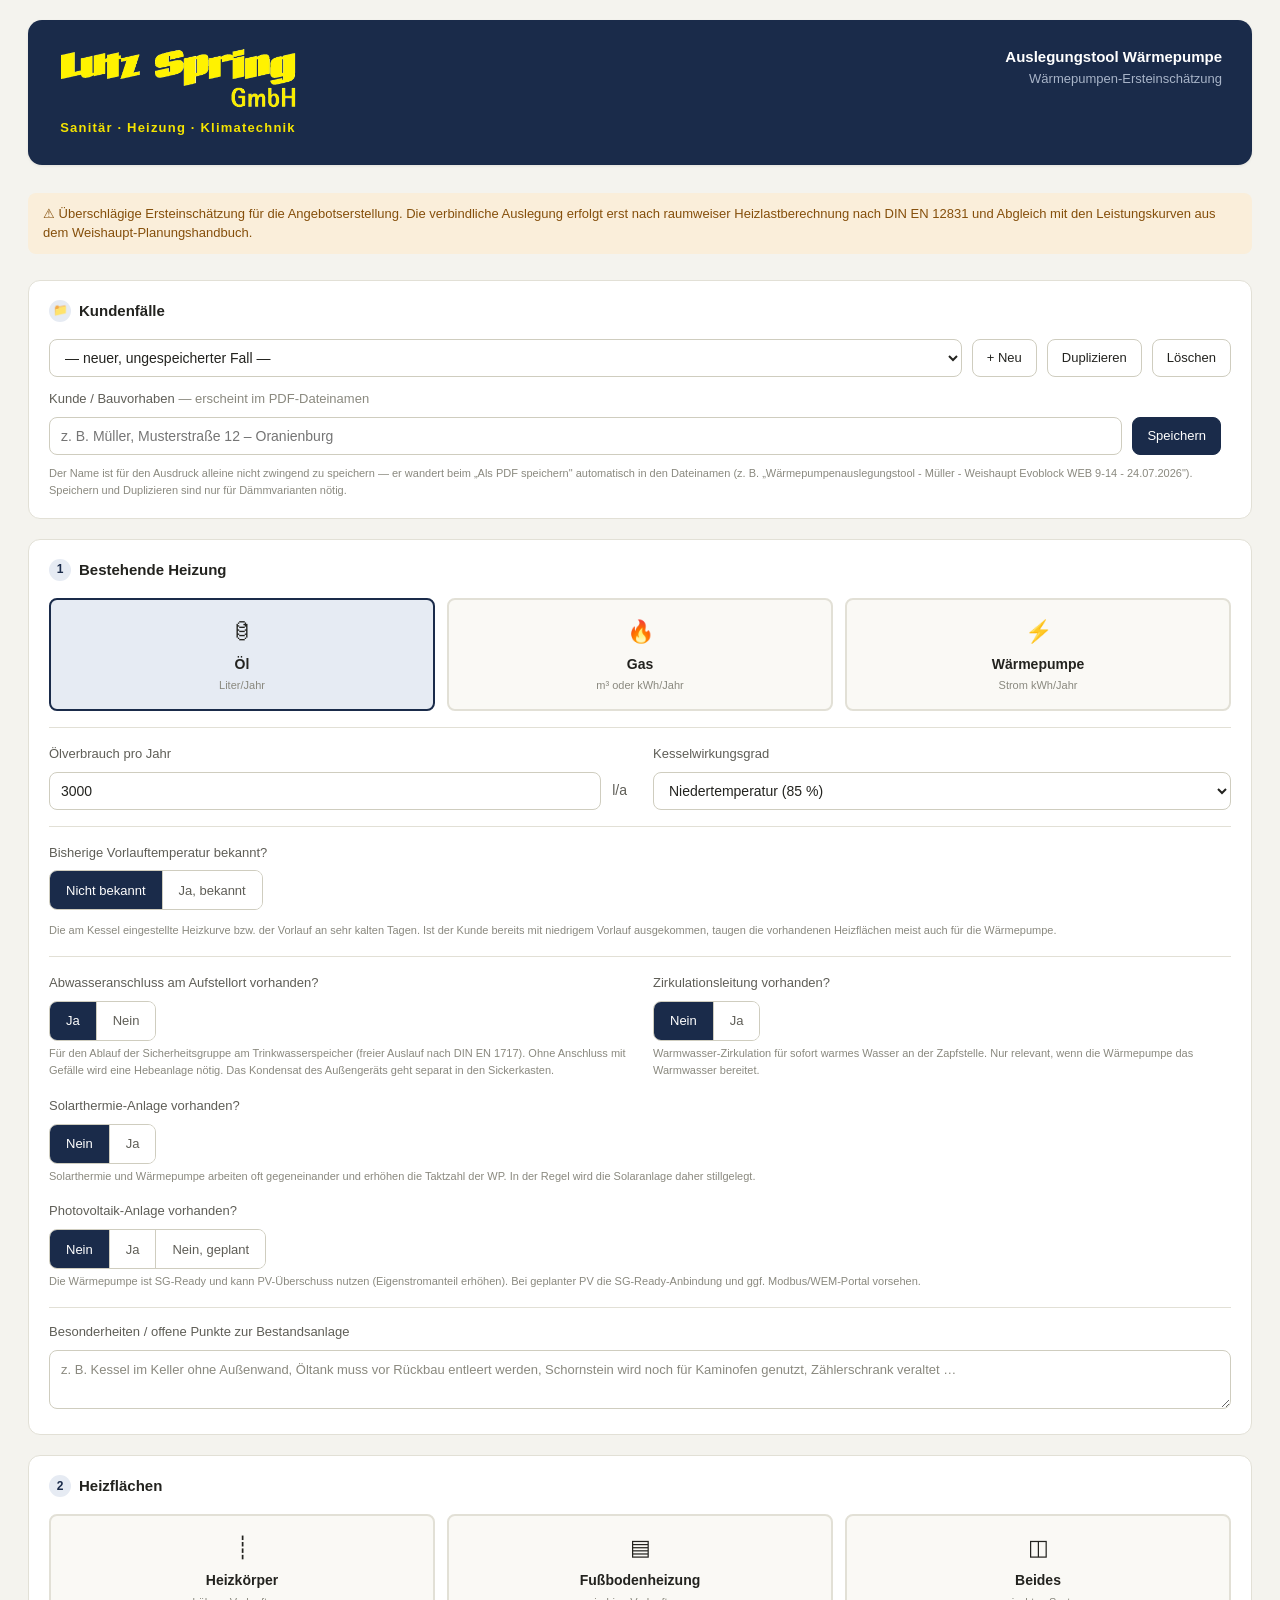
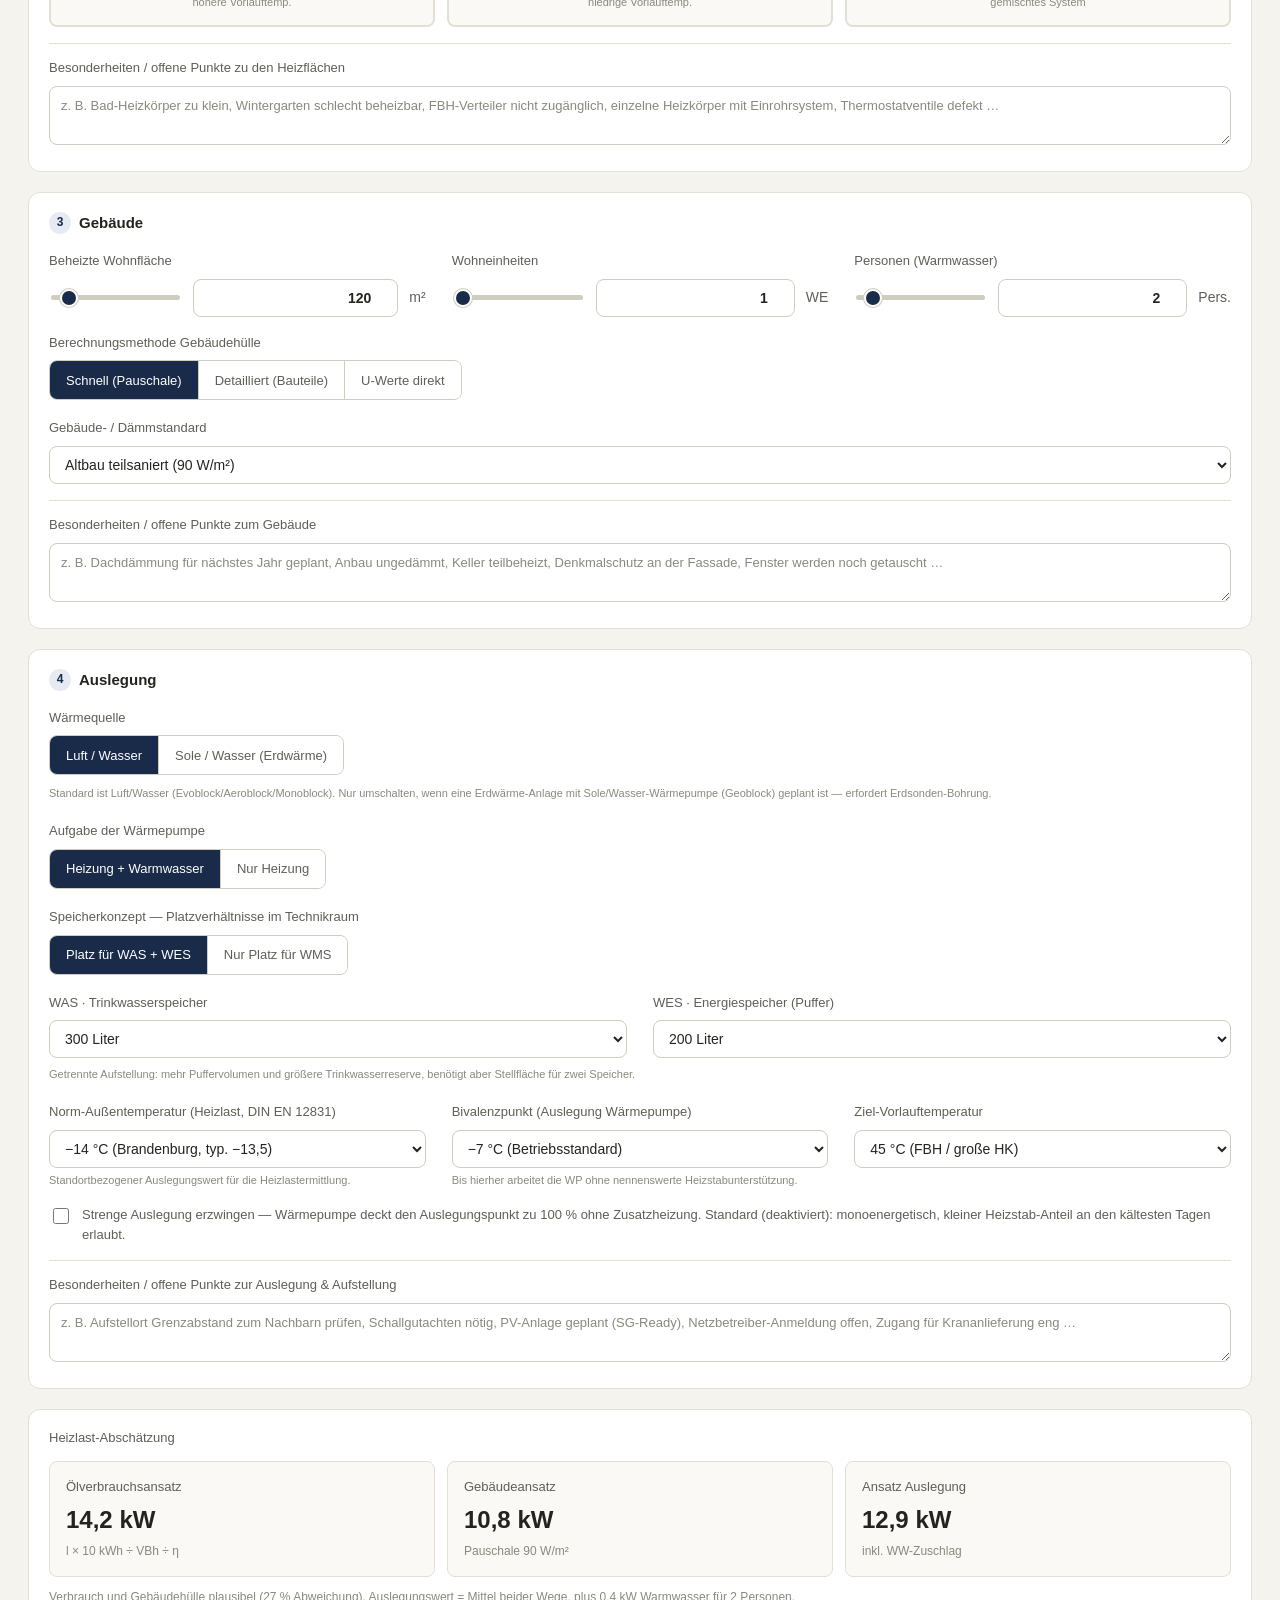
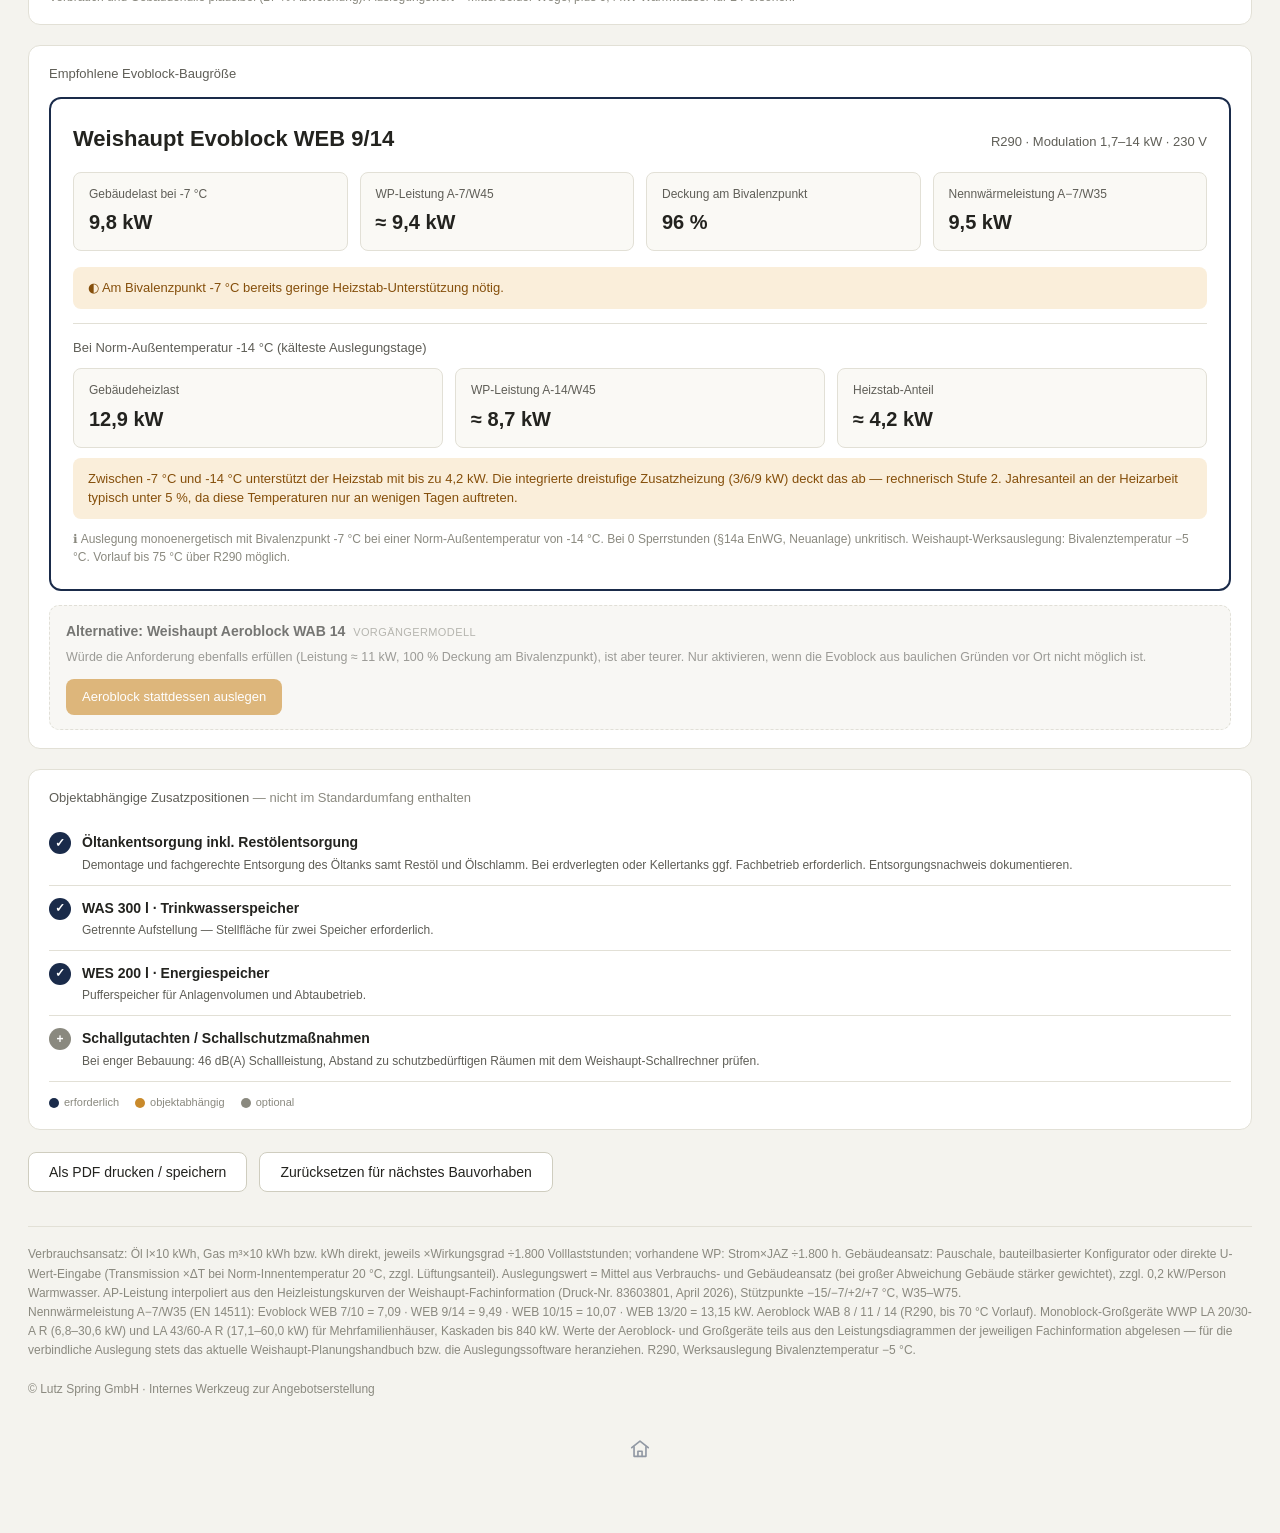
==== commit 5d247afa: "Add files via upload" ====
--- a/auslegung.html
+++ b/auslegung.html
@@ -528,6 +528,10 @@
         <label class="fld">Beheizte Wohnfläche</label>
         <div class="row"><input type="range" id="flaeche" min="60" max="800" value="120" step="5" style="flex:1;"><input type="number" id="flaeche-num" value="120" min="20" step="5" class="val-input"><span class="unit">m²</span></div>
       </div>
+      <div>
+        <label class="fld">Wohneinheiten</label>
+        <div class="row"><input type="range" id="wohneinheiten" min="1" max="20" value="1" step="1" style="flex:1;"><input type="number" id="wohneinheiten-num" value="1" min="1" step="1" class="val-input"><span class="unit">WE</span></div>
+      </div>
       <div id="personen-wrap">
         <label class="fld">Personen (Warmwasser)</label>
         <div class="row"><input type="range" id="personen" min="1" max="16" value="2" step="1" style="flex:1;"><input type="number" id="personen-num" value="2" min="1" step="1" class="val-input"><span class="unit">Pers.</span></div>
@@ -1422,6 +1426,7 @@
 
   function calc(){
     var flaeche = parseFloat(el("flaeche-num").value) || 0;
+    var wohneinheiten = parseFloat(el("wohneinheiten-num").value) || 1;
     var personen = parseFloat(el("personen-num").value) || 1;
     var apTemp = parseFloat(el("ap").value);
     var normAT = parseFloat(el("norm-at").value);
@@ -1612,7 +1617,7 @@
 
     // ---- Druck-Zusammenfassung befüllen ----
     befuelleDruck({
-      flaeche:flaeche, personen:personen, apTemp:apTemp, vl:vl,
+      flaeche:flaeche, wohneinheiten:wohneinheiten, personen:personen, apTemp:apTemp, vl:vl,
       hlVerbrauch:hlVerbrauch, hlGebaeude:hlGebaeude, geb:geb, hlFinal:hlFinal, wwZuschlag:wwZuschlag,
       gewaehlt:gewaehlt, apLeistung:apLeistung, deckung:deckung, heizstabAnteil:heizstabAnteil,
       statusTxt:statusTxt, bivTxt:bivTxt, taktRisiko:taktRisiko, altVlInfo:altVlInfo, komponenten:komponenten, normAT:normAT, lastAmBivalenzpunkt:lastAmBivalenzpunkt, leistungBeiNormAT:leistungBeiNormAT, heizstabBeiNormAT:heizstabBeiNormAT
@@ -1638,6 +1643,7 @@
     // Gebäude
     var g = "";
     g += zeile("Beheizte Wohnfläche", r0(d.flaeche)+" m²");
+    g += zeile("Wohneinheiten", r0(d.wohneinheiten));
     if(wpAufgabe !== "nur_heizung") g += zeile("Personen (Warmwasser)", r0(d.personen));
     if(gebMode === "schnell"){
       g += zeile("Methode Gebäudehülle", "Pauschale");
@@ -1794,7 +1800,7 @@
   // ---- Kundenliste (lokal gespeichert, überlebt Schließen/Neuöffnen) ----
   var STORAGE_KEY = "lutzspring_evoblock_kunden_v2";
   var WORK_KEY = "lutzspring_evoblock_work_v2";
-  var alleInputs = ["flaeche","flaeche-num","personen","personen-num","ap","norm-at","vl","streng","pauschale","oel-verbrauch","oel-eta","gas-verbrauch","gas-eta","wp-strom","wp-jaz","d-baujahr","d-fenster","d-wand-mat","d-wand-dicke","d-wand-daemm","d-dach","u-wand-a","u-wand-u","u-dach-a","u-dach-u","u-fen-a","u-fen-u","u-bod-a","u-bod-u","hf-hk-anzahl","hf-beides-hk","hf-beides-vlhk","hf-beides-vlfbh","alt-vl-wert","alt-vl-komfort","bes-bestand","bes-heizflaechen","bes-gebaeude","bes-auslegung","sp-was","sp-wes","sp-wms"];
+  var alleInputs = ["flaeche","flaeche-num","wohneinheiten","wohneinheiten-num","personen","personen-num","ap","norm-at","vl","streng","pauschale","oel-verbrauch","oel-eta","gas-verbrauch","gas-eta","wp-strom","wp-jaz","d-baujahr","d-fenster","d-wand-mat","d-wand-dicke","d-wand-daemm","d-dach","u-wand-a","u-wand-u","u-dach-a","u-dach-u","u-fen-a","u-fen-u","u-bod-a","u-bod-u","hf-hk-anzahl","hf-beides-hk","hf-beides-vlhk","hf-beides-vlfbh","alt-vl-wert","alt-vl-komfort","bes-bestand","bes-heizflaechen","bes-gebaeude","bes-auslegung","sp-was","sp-wes","sp-wms"];
 
   var kunden = [];        // [{id, name, stand}]
   var aktuelleId = null;  // id des geladenen Kunden, null = ungespeicherter Arbeitsstand
@@ -1871,7 +1877,7 @@
         else { e.value = stand.felder[id]; }
       });
       // Regler an wiederhergestellte Zahlenwerte angleichen (begrenzt aufs Regler-Maximum)
-      [["flaeche","flaeche-num"],["personen","personen-num"]].forEach(function(pair){
+      [["flaeche","flaeche-num"],["wohneinheiten","wohneinheiten-num"],["personen","personen-num"]].forEach(function(pair){
         var regler = el(pair[0]), zahl = el(pair[1]);
         if(regler && zahl){
           var v = parseFloat(zahl.value), max = parseFloat(regler.max), min = parseFloat(regler.min);
@@ -2026,11 +2032,12 @@
   }
   koppleReglerZahl("flaeche", "flaeche-num");
   koppleReglerZahl("personen", "personen-num");
+  koppleReglerZahl("wohneinheiten", "wohneinheiten-num");
 
   alleInputs.forEach(function(id){
     var e = el(id);
     // Regler und ihre Zahlenfelder haben eigene Handler (koppleReglerZahl) - hier überspringen
-    if(id==="flaeche"||id==="personen"||id==="flaeche-num"||id==="personen-num"){
+    if(id==="flaeche"||id==="personen"||id==="wohneinheiten"||id==="flaeche-num"||id==="personen-num"||id==="wohneinheiten-num"){
       return;
     }
     if(e){
